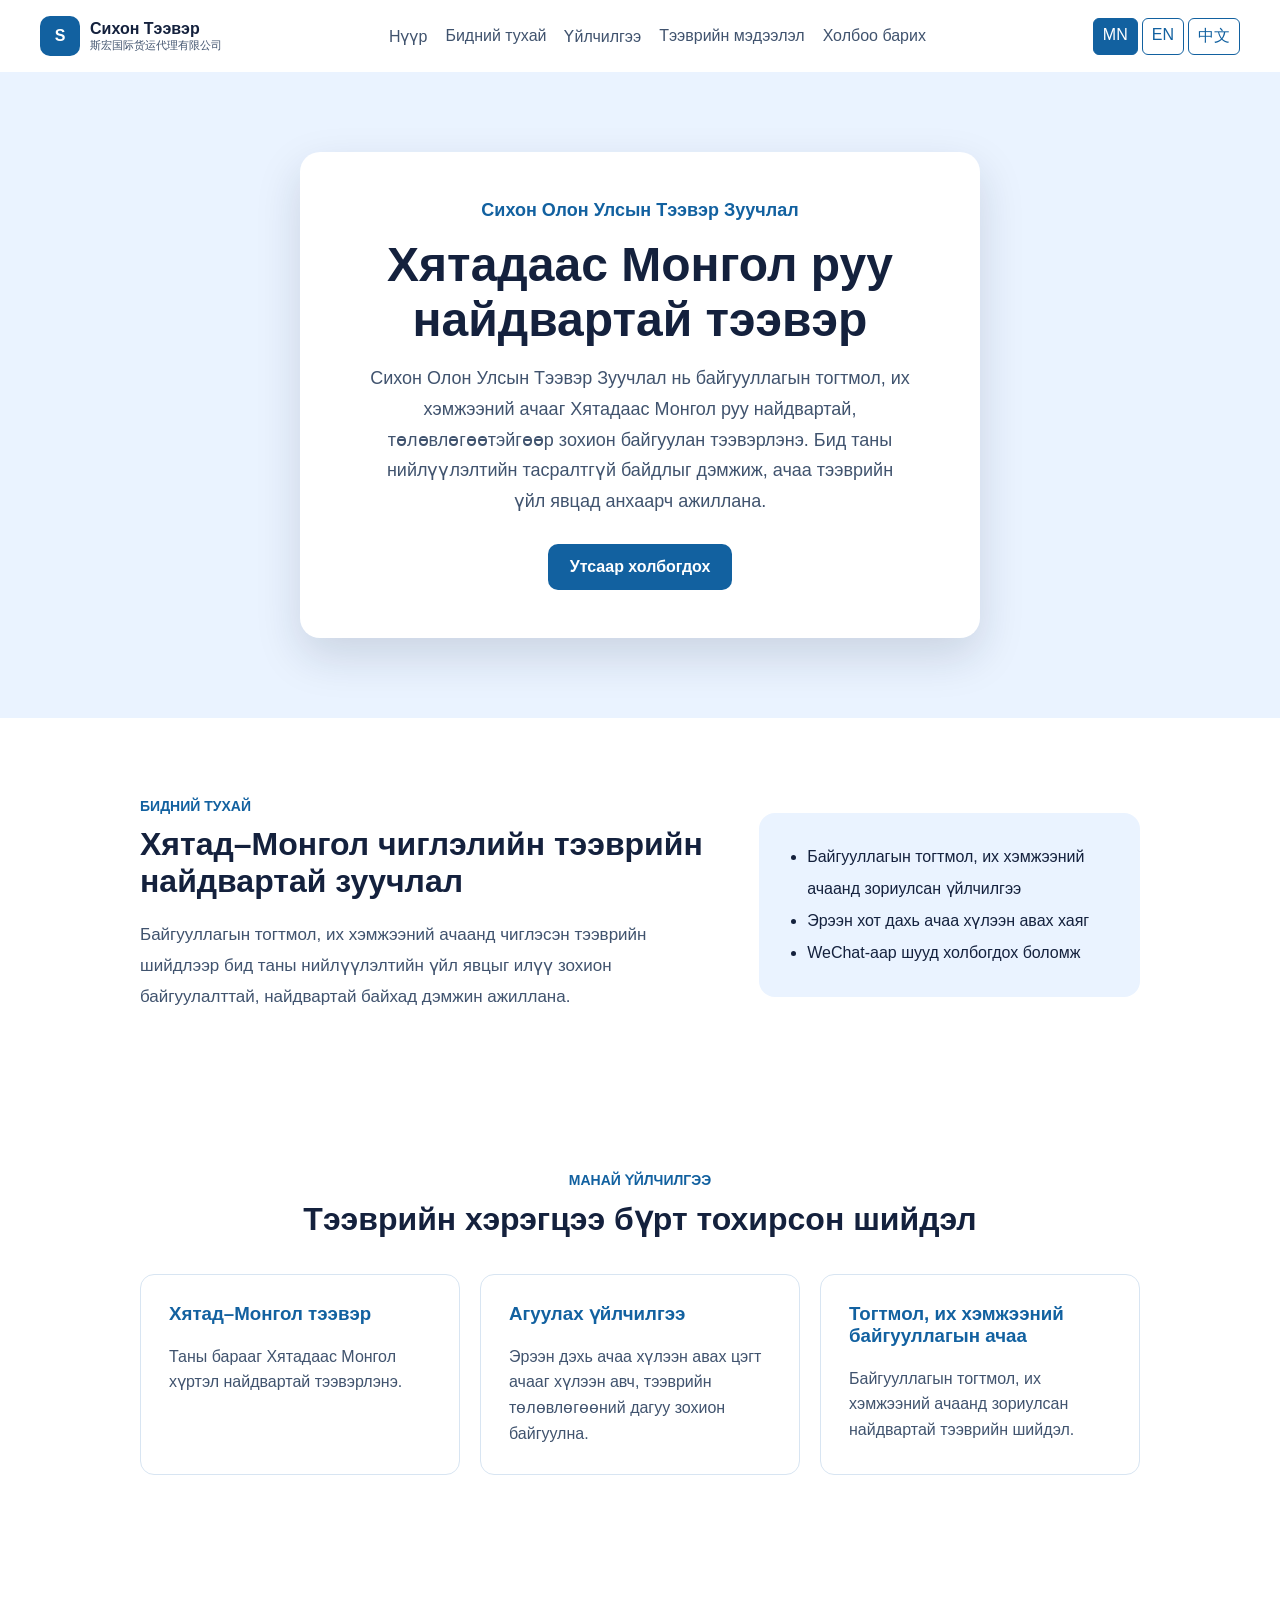
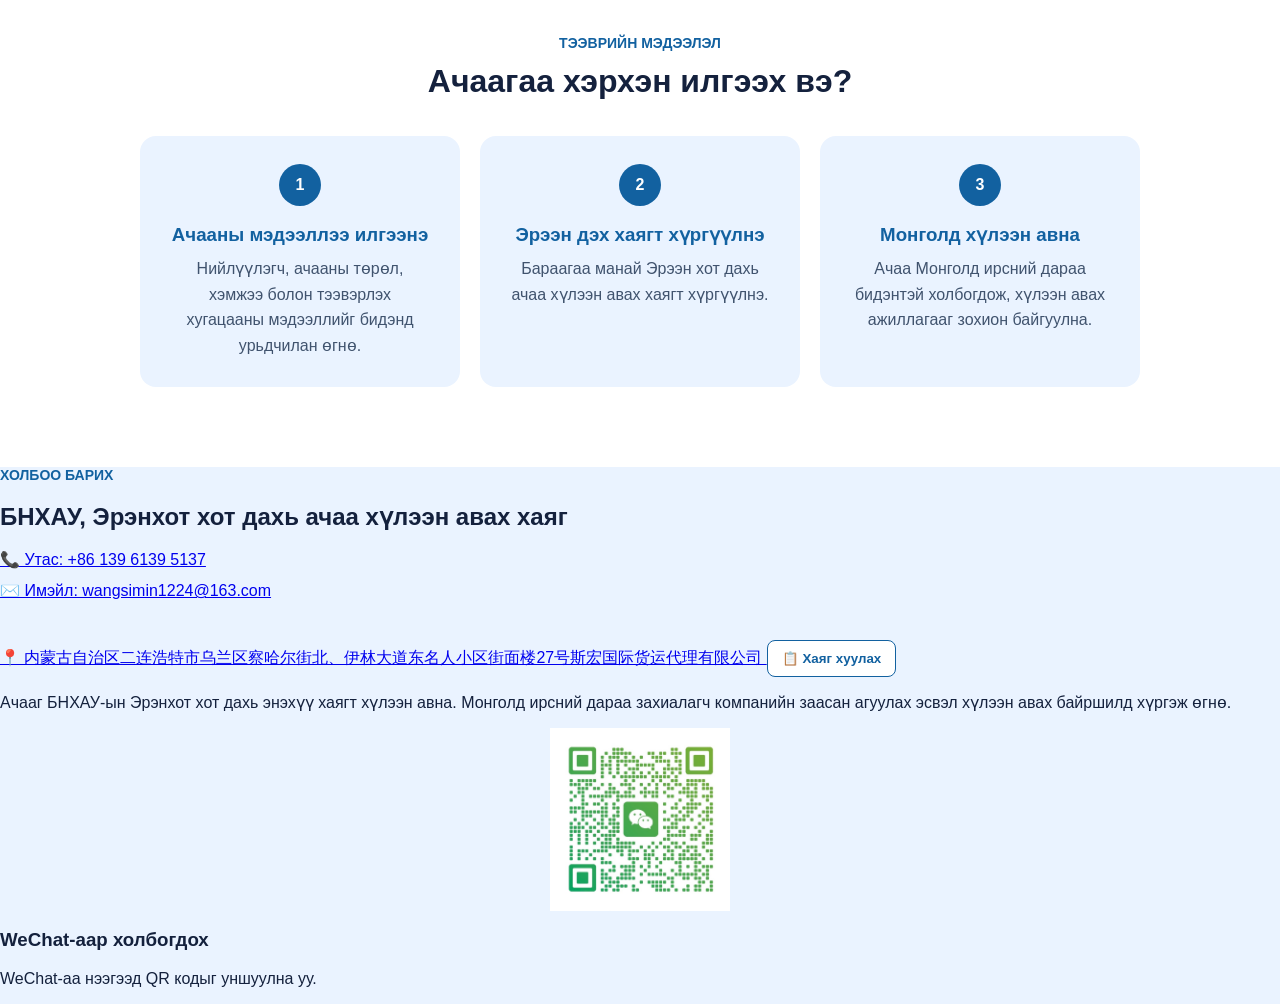
==== index.html @ dff6bbf2 "Add map and copy address features" ====
<!doctype html>
<html lang="mn">
  <head>
    <meta charset="UTF-8" />
    <meta name="viewport" content="width=device-width, initial-scale=1.0" />
    <title>Сихон Олон Улсын Тээвэр Зуучлал</title>

    <link rel="stylesheet" href="style.css" />
  </head>

  <body>
    <header class="site-header">
  <div class="logo">
    <span class="logo-mark">S</span>

    <div>
      <strong>Сихон Тээвэр</strong>
      <small>斯宏国际货运代理有限公司</small>
    </div>
  </div>

  <nav class="main-nav">
    <a href="#">Нүүр</a>
    <a href="#about">Бидний тухай</a>
    <a href="#services">Үйлчилгээ</a>
    <a href="#process">Тээврийн мэдээлэл</a>
    <a href="#contact">Холбоо барих</a>
  </nav>

 <div class="languages">
  <a class="active" href="index.html">MN</a>
  <a href="en.html">EN</a>
  <a href="zh.html">中文</a>
</div>
</header>
    <main class="welcome-card">
      <p class="company-name">Сихон Олон Улсын Тээвэр Зуучлал</p>

      <h1>Хятадаас Монгол руу найдвартай тээвэр</h1>

      <p class="description">
        Сихон Олон Улсын Тээвэр Зуучлал нь байгууллагын тогтмол, их хэмжээний
  ачааг Хятадаас Монгол руу найдвартай, төлөвлөгөөтэйгөөр зохион байгуулан
  тээвэрлэнэ. Бид таны нийлүүлэлтийн тасралтгүй байдлыг дэмжиж,
  ачаа тээврийн үйл явцад анхаарч ажиллана.
      </p>

      <a class="contact-button" href="tel:+8613961395137">
        Утсаар холбогдох
      </a>
    </main> 
    <section id="about" class="about-section">
  <div class="about-content">
    <div>
      <p class="section-label">БИДНИЙ ТУХАЙ</p>
      <h2>Хятад–Монгол чиглэлийн тээврийн найдвартай зуучлал</h2>

      <p class="about-text">
       Байгууллагын тогтмол, их хэмжээний ачаанд чиглэсэн тээврийн шийдлээр бид таны нийлүүлэлтийн үйл явцыг илүү зохион байгуулалттай, найдвартай байхад дэмжин ажиллана.
    </div>

    <ul class="about-list">
      <li>Байгууллагын тогтмол, их хэмжээний ачаанд зориулсан үйлчилгээ</li>
      <li>Эрээн хот дахь ачаа хүлээн авах хаяг</li>
      <li>WeChat-аар шууд холбогдох боломж</li>
    </ul>
  </div>
</section>
    <section id="services" class="services-section">
  <p class="section-label">МАНАЙ ҮЙЛЧИЛГЭЭ</p>
  <h2>Тээврийн хэрэгцээ бүрт тохирсон шийдэл</h2>

  <div class="service-grid">
    <article class="service-card">
      <h3>Хятад–Монгол тээвэр</h3>
      <p>Таны барааг Хятадаас Монгол хүртэл найдвартай тээвэрлэнэ.</p>
    </article>

    <article class="service-card">
      <h3>Агуулах үйлчилгээ</h3>
      <p>Эрээн дэхь ачаа хүлээн авах цэгт ачааг хүлээн авч, тээврийн төлөвлөгөөний дагуу зохион байгуулна.</p>
    </article>

    <article class="service-card">
      <h3>Тогтмол, их хэмжээний байгууллагын ачаа</h3>
      <p>Байгууллагын тогтмол, их хэмжээний ачаанд зориулсан найдвартай тээврийн шийдэл.</p>
    </article>
  </div>
</section> 
<script>
  const servicesLink = document.querySelector('a[href="#services"]');
  const servicesSection = document.querySelector("#services");

  servicesLink.addEventListener("click", function (event) {
    event.preventDefault();

    servicesSection.scrollIntoView({
      behavior: "smooth",
      block: "start"
    });
  });
</script>
<section id="process" class="process-section">
  <p class="section-label">ТЭЭВРИЙН МЭДЭЭЛЭЛ</p>
  <h2>Ачаагаа хэрхэн илгээх вэ?</h2>

  <div class="process-grid">
    <article class="process-card">
      <span>1</span>
      <h3>Ачааны мэдээллээ илгээнэ</h3>
      <p>Нийлүүлэгч, ачааны төрөл, хэмжээ болон тээвэрлэх хугацааны мэдээллийг бидэнд урьдчилан өгнө.</p>
    </article>

    <article class="process-card">
      <span>2</span>
      <h3>Эрээн дэх хаягт хүргүүлнэ</h3>
      <p>Бараагаа манай Эрээн хот дахь ачаа хүлээн авах хаягт хүргүүлнэ.</p>
    </article>

    <article class="process-card">
      <span>3</span>
      <h3>Монголд хүлээн авна</h3>
      <p>Ачаа Монголд ирсний дараа бидэнтэй холбогдож, хүлээн авах ажиллагааг зохион байгуулна.</p>
    </article>
  </div>
</section>
<section id="contact" class="contact-section">
  <div class="contact-content">
    <div class="contact-details">
      <p class="section-label">ХОЛБОО БАРИХ</p>
      <h2>БНХАУ, Эрэнхот хот дахь ачаа хүлээн авах хаяг</h2>

      <div class="contact-links">
        <a href="tel:+8613961395137">
          📞 Утас: +86 139 6139 5137
        </a>

        <a href="mailto:wangsimin1224@163.com">
          ✉️ Имэйл: wangsimin1224@163.com
        </a>
      </div>
     <a
  class="address-text map-address"
  href="https://www.google.com/maps/search/?api=1&query=内蒙古自治区二连浩特市乌兰区察哈尔街北、伊林大道东名人小区街面楼27号斯宏国际货运代理有限公司"
  target="_blank"
  rel="noopener noreferrer"
>
  📍 内蒙古自治区二连浩特市乌兰区察哈尔街北、伊林大道东名人小区街面楼27号斯宏国际货运代理有限公司
</a>
<button
  class="copy-address"
  type="button"
  onclick="navigator.clipboard.writeText('内蒙古自治区二连浩特市乌兰区察哈尔街北、伊林大道东名人小区街面楼27号斯宏国际货运代理有限公司')"
>
  📋 Хаяг хуулах
</button>

<p class="delivery-note">
  Ачааг БНХАУ-ын Эрэнхот хот дахь энэхүү хаягт хүлээн авна. Монголд ирсний дараа захиалагч компанийн заасан агуулах эсвэл хүлээн авах байршилд хүргэж өгнө.
</p>
    </div>

    <div class="qr-card">
      <img
        src="images/wechat-company-qr.jpg"
        alt="Сихон компанийн WeChat QR код"
      />
      <h3>WeChat-аар холбогдох</h3>
      <p>WeChat-аа нээгээд QR кодыг уншуулна уу.</p>
    </div>
  </div>
</section>
  </body>
</html>
---- style.css ----
html {
  scroll-behavior: smooth;
}
* { box-sizing: border-box;
}

body {           
  margin: 0;
  min-height: 100vh;
  background: #eaf3ff;
  color: #14213d;
  font-family: Arial, sans-serif;
}

.welcome-card {
  width: min(100%, 680px); 
  margin: 80px auto;
  padding: 48px;
  text-align: center;
  background: #ffffff;
  border-radius: 20px;
  box-shadow: 0 18px 45px rgb(20 33 61 / 15%);
}

.company-name {
  margin: 0;
  color: #1261a0;
  font-size: 18px;
  font-weight: bold;
}

h1 {
  margin: 16px 0;
  font-size: 48px;
  line-height: 1.15;
}

.description {
  margin: 0 auto 28px;
  max-width: 540px;
  color: #40536e;
  font-size: 18px;
  line-height: 1.7;
}

.contact-button {
  display: inline-block;
  padding: 14px 22px;
  border-radius: 10px;
  background: #1261a0;
  color: #ffffff;
  font-weight: bold;
  text-decoration: none;
}

.contact-button:hover {
  background: #0d4c80;
}

@media (max-width: 520px) {
  .welcome-card {
    padding: 32px 24px;
  }

  h1 {
    font-size: 34px;
  }
}.site-header {
  display: flex;
  align-items: center;
  justify-content: space-between;
  gap: 20px;
  padding: 16px 40px;
  background: white;
}

.logo {
  display: flex;
  align-items: center;
  gap: 10px;
}

.logo-mark {
  display: grid;
  width: 40px;
  height: 40px;
  place-items: center;
  border-radius: 10px;
  background: #1261a0;
  color: white;
  font-weight: bold;
}

.logo strong,
.logo small {
  display: block;
}

.logo small {
  color: #40536e;
  font-size: 11px;
}

.main-nav {
  display: flex;
  gap: 18px;
}

.main-nav a {
  color: #40536e;
  text-decoration: none;
}

.languages {
  display: flex;
  gap: 4px;
}

.languages button {
  padding: 7px 9px;
  border: 1px solid #1261a0;
  border-radius: 6px;
  background: white;
  color: #1261a0;
}.services-section {
  padding: 80px 24px;
  background: #ffffff;
  text-align: center;
}

.section-label {
  margin: 0;
  color: #1261a0;
  font-size: 14px;
  font-weight: bold;
}

.services-section h2 {
  margin: 12px 0 36px;
  font-size: 32px;
}

.service-grid {
  display: grid;
  grid-template-columns: repeat(3, 1fr);
  gap: 20px;
  max-width: 1000px;
  margin: 0 auto;
}

.service-card {
  padding: 28px;
  border: 1px solid #d8e5f2;
  border-radius: 14px;
  text-align: left;
}

.service-card h3 {
  margin-top: 0;
  color: #1261a0;
}

.service-card p {
  margin-bottom: 0;
  color: #40536e;
  line-height: 1.6;
}.about-section {
  padding: 80px 24px;
  background: #ffffff;
}

.about-content {
  display: grid;
  grid-template-columns: 1.2fr 0.8fr;
  gap: 48px;
  align-items: center;
  max-width: 1000px;
  margin: 0 auto;
}

.about-content h2 {
  margin: 12px 0 20px;
  font-size: 32px;
}

.about-text {
  margin: 0;
  color: #40536e;
  font-size: 17px;
  line-height: 1.8;
}

.about-list {
  margin: 0;
  padding: 28px 28px 28px 48px;
  border-radius: 16px;
  background: #eaf3ff;
  color: #14213d;
  line-height: 2;
}@media (max-width: 760px) {
  .site-header {
    flex-direction: column;
    align-items: flex-start;
    padding: 18px 24px;
  }

  .main-nav {
    flex-wrap: wrap;
    gap: 12px;
  }

  .languages {
    align-self: flex-end;
  }

  .welcome-card {
    margin: 40px 20px;
    padding: 32px 24px;
  }

  h1 {
    font-size: 34px;
  }

  .service-grid,
  .about-content,
  .contact-content {
    grid-template-columns: 1fr;
  }

  .services-section,
  .about-section,
  .contact-section {
    padding: 56px 20px;
  }

  .services-section h2,
  .about-content h2,
  .contact-details h2 {
    font-size: 27px;
  }
}.qr-card img {
  display: block;
  width: min(100%, 180px);
  margin: 0 auto 18px;
}.process-section {
  padding: 80px 24px;
  background: #ffffff;
  text-align: center;
}

.process-section h2 {
  margin: 12px 0 36px;
  font-size: 32px;
}

.process-grid {
  display: grid;
  grid-template-columns: repeat(3, 1fr);
  gap: 20px;
  max-width: 1000px;
  margin: 0 auto;
}

.process-card {
  padding: 28px;
  border-radius: 16px;
  background: #eaf3ff;
}

.process-card span {
  display: grid;
  width: 42px;
  height: 42px;
  place-items: center;
  margin: 0 auto 18px;
  border-radius: 50%;
  background: #1261a0;
  color: #ffffff;
  font-weight: bold;
}

.process-card h3 {
  margin: 0 0 10px;
  color: #1261a0;
}

.process-card p {
  margin: 0;
  color: #40536e;
  line-height: 1.6;
}.languages a {
  padding: 7px 9px;
  border: 1px solid #1261a0;
  border-radius: 6px;
  background: #ffffff;
  color: #1261a0;
  text-decoration: none;
}

.languages a.active {
  background: #1261a0;
  color: #ffffff;
}.map-link {
  display: inline-block;
  margin-top: 18px;
  color: #1261a0;
  font-weight: bold;
  text-decoration: none;
}

.map-link:hover {
  text-decoration: underline;
}.contact-links {
  display: grid;
  gap: 12px;
  margin-bottom: 28px;
}

.contact-links a {
  width: fit-content;
}.copy-address {
  display: inline-block;
  margin-top: 12px;
  padding: 10px 14px;
  border: 1px solid #1261a0;
  border-radius: 8px;
  background: #ffffff;
  color: #1261a0;
  font-weight: bold;
  cursor: pointer;
}

.copy-address:hover {
  background: #1261a0;
  color: #ffffff;
}
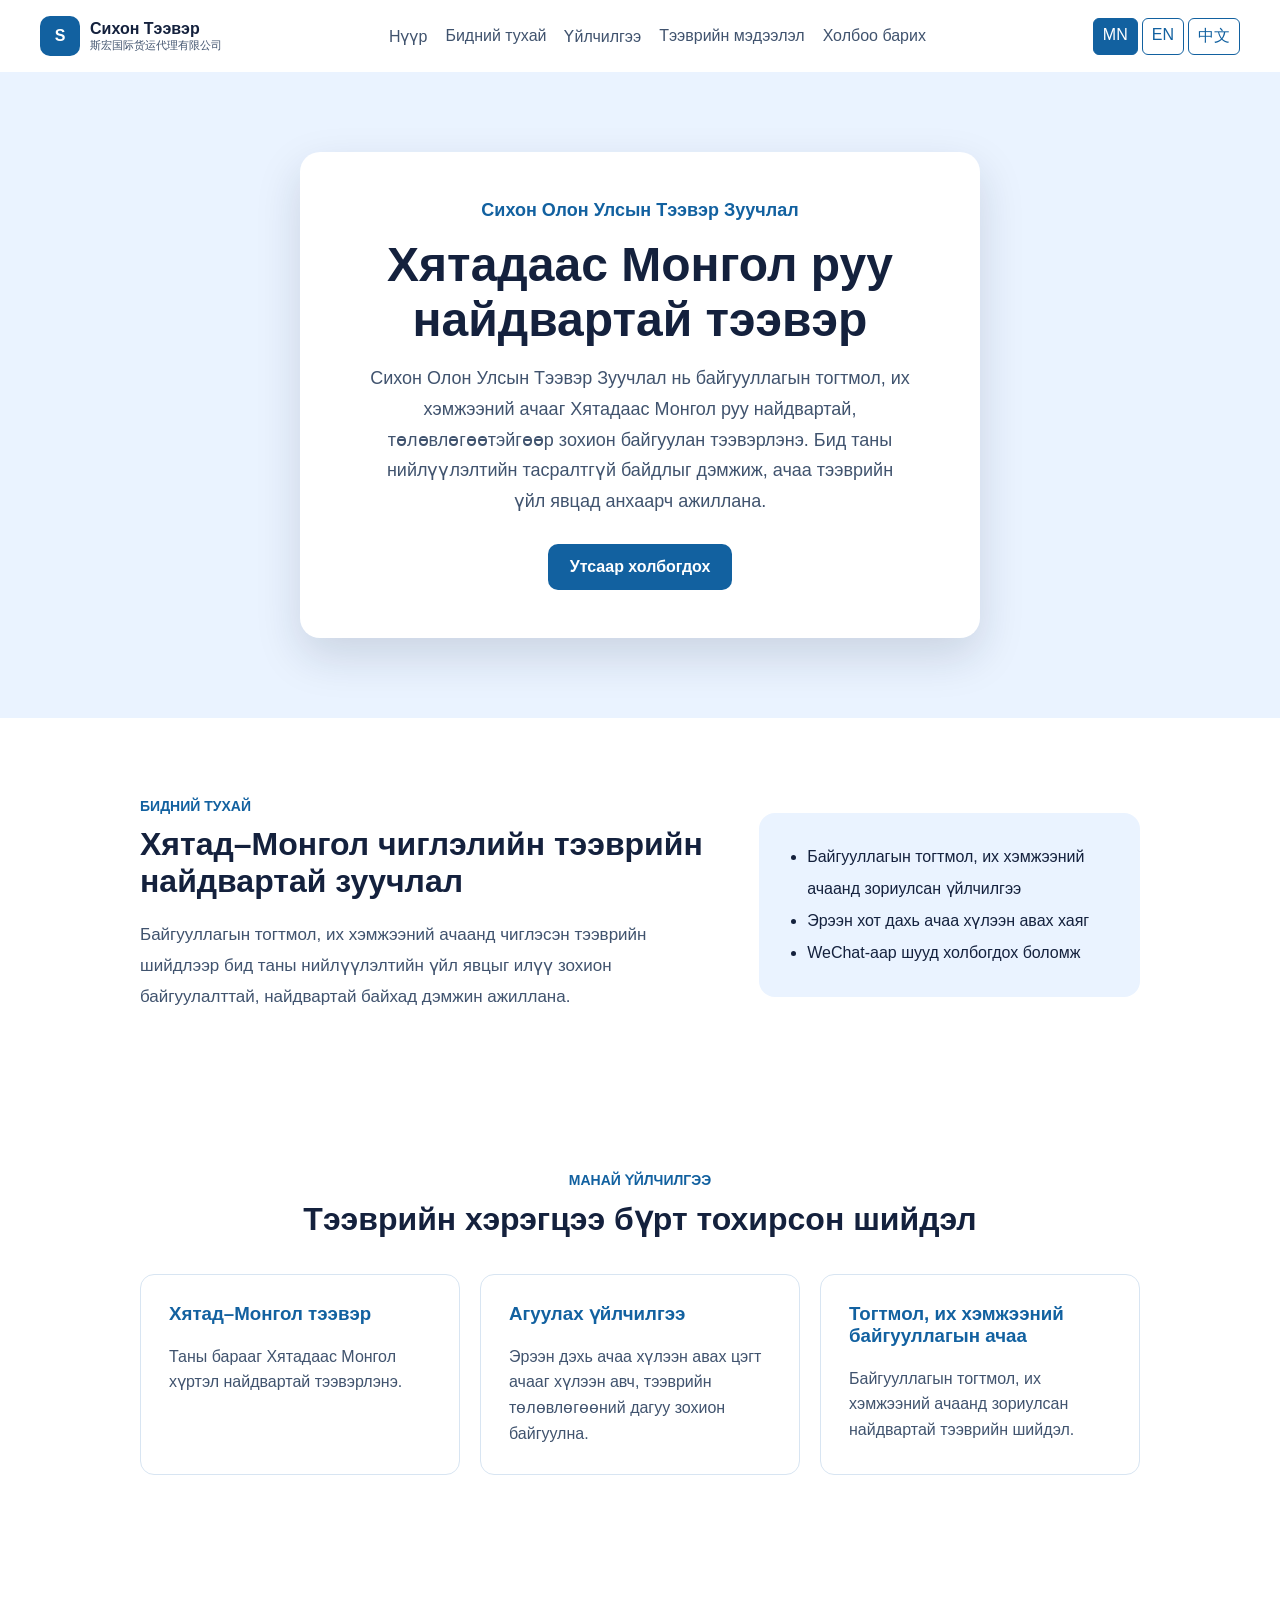
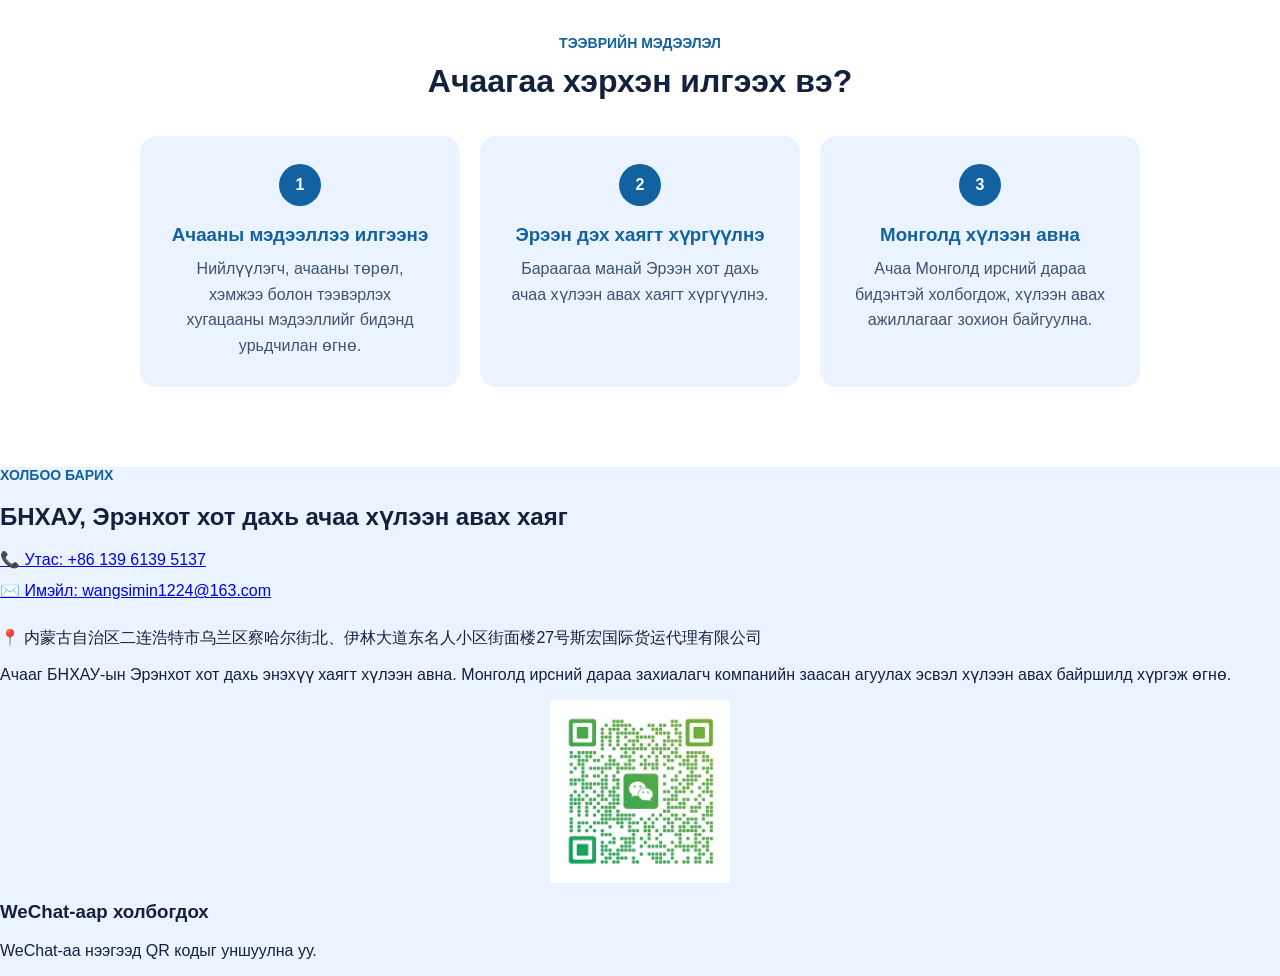
==== commit e9946ae8: "Remove map and copy address links" ====
--- a/index.html
+++ b/index.html
@@ -139,21 +139,9 @@
           ✉️ Имэйл: wangsimin1224@163.com
         </a>
       </div>
-     <a
-  class="address-text map-address"
-  href="https://www.google.com/maps/search/?api=1&query=内蒙古自治区二连浩特市乌兰区察哈尔街北、伊林大道东名人小区街面楼27号斯宏国际货运代理有限公司"
-  target="_blank"
-  rel="noopener noreferrer"
->
+     <p class="address-text">
   📍 内蒙古自治区二连浩特市乌兰区察哈尔街北、伊林大道东名人小区街面楼27号斯宏国际货运代理有限公司
-</a>
-<button
-  class="copy-address"
-  type="button"
-  onclick="navigator.clipboard.writeText('内蒙古自治区二连浩特市乌兰区察哈尔街北、伊林大道东名人小区街面楼27号斯宏国际货运代理有限公司')"
->
-  📋 Хаяг хуулах
-</button>
+</p>
 
 <p class="delivery-note">
   Ачааг БНХАУ-ын Эрэнхот хот дахь энэхүү хаягт хүлээн авна. Монголд ирсний дараа захиалагч компанийн заасан агуулах эсвэл хүлээн авах байршилд хүргэж өгнө.
--- a/style.css
+++ b/style.css
@@ -319,19 +319,4 @@
 
 .contact-links a {
   width: fit-content;
-}.copy-address {
-  display: inline-block;
-  margin-top: 12px;
-  padding: 10px 14px;
-  border: 1px solid #1261a0;
-  border-radius: 8px;
-  background: #ffffff;
-  color: #1261a0;
-  font-weight: bold;
-  cursor: pointer;
-}
-
-.copy-address:hover {
-  background: #1261a0;
-  color: #ffffff;
 }
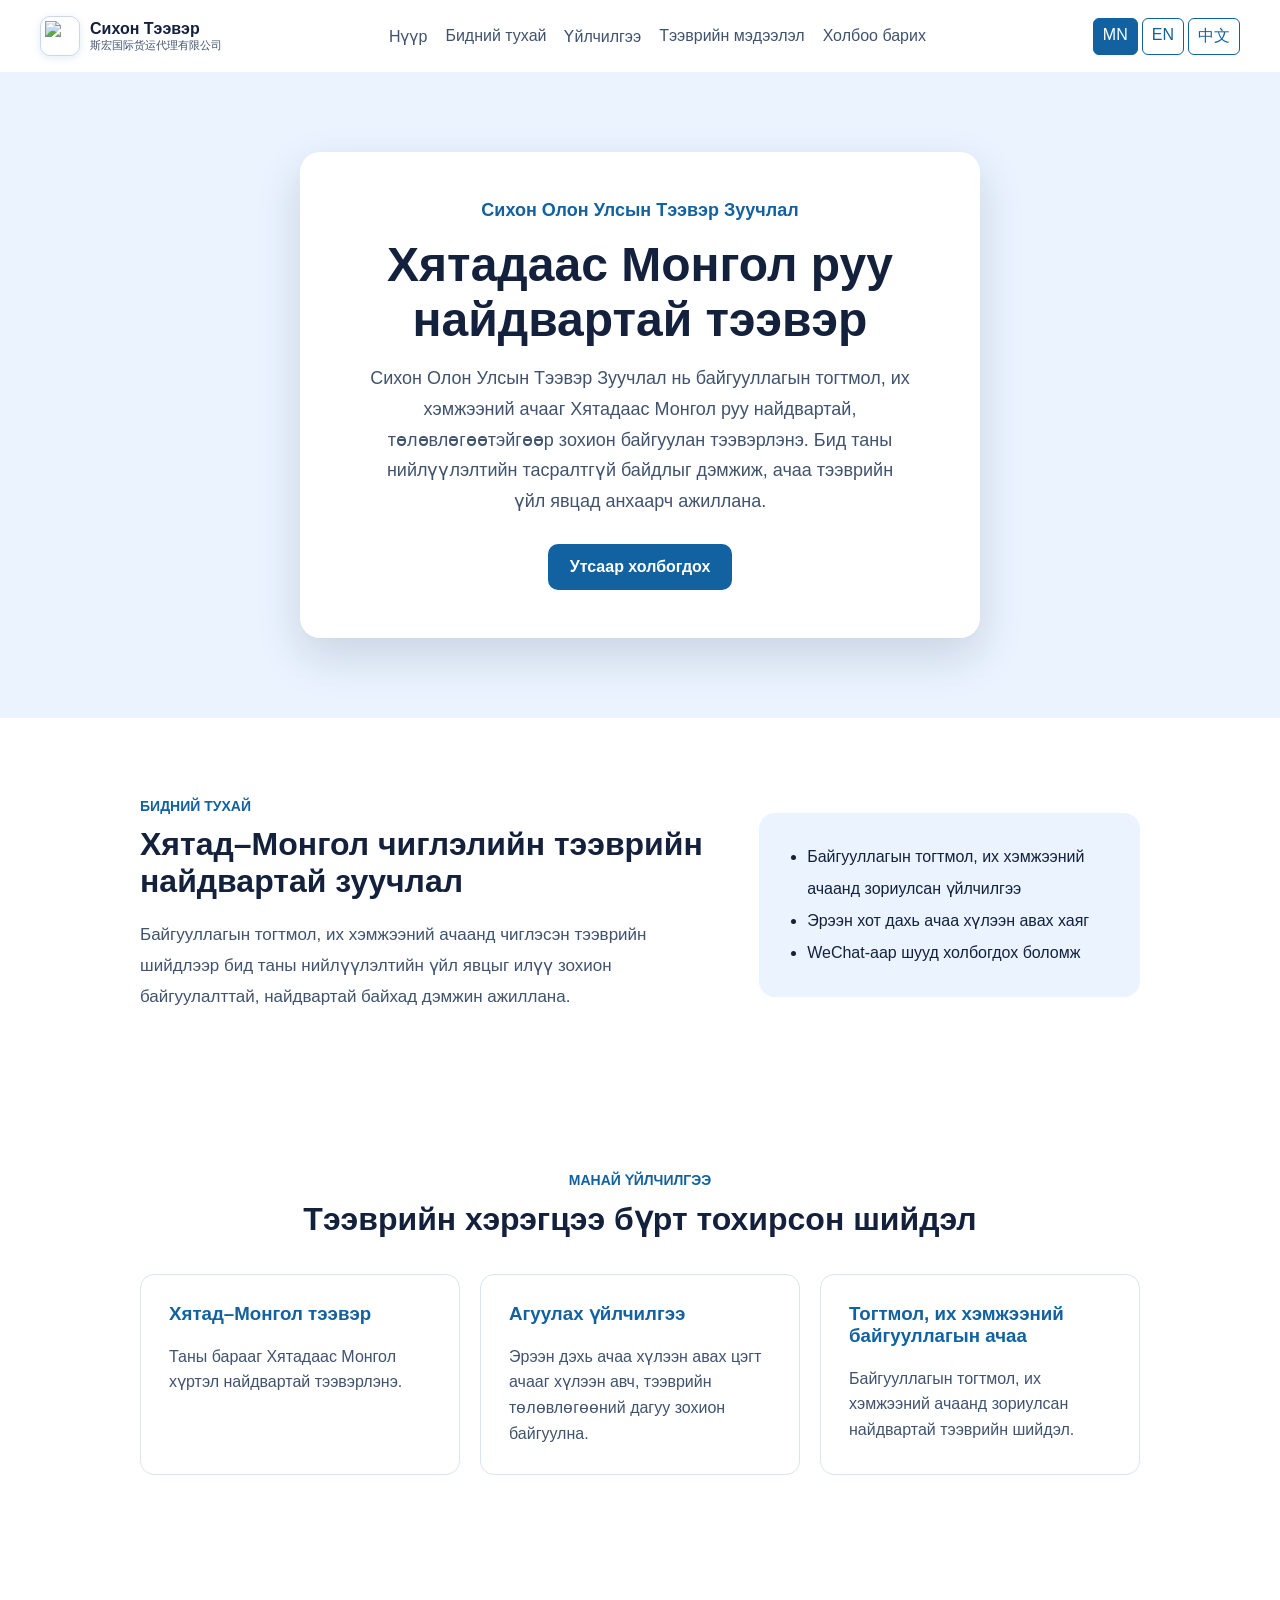
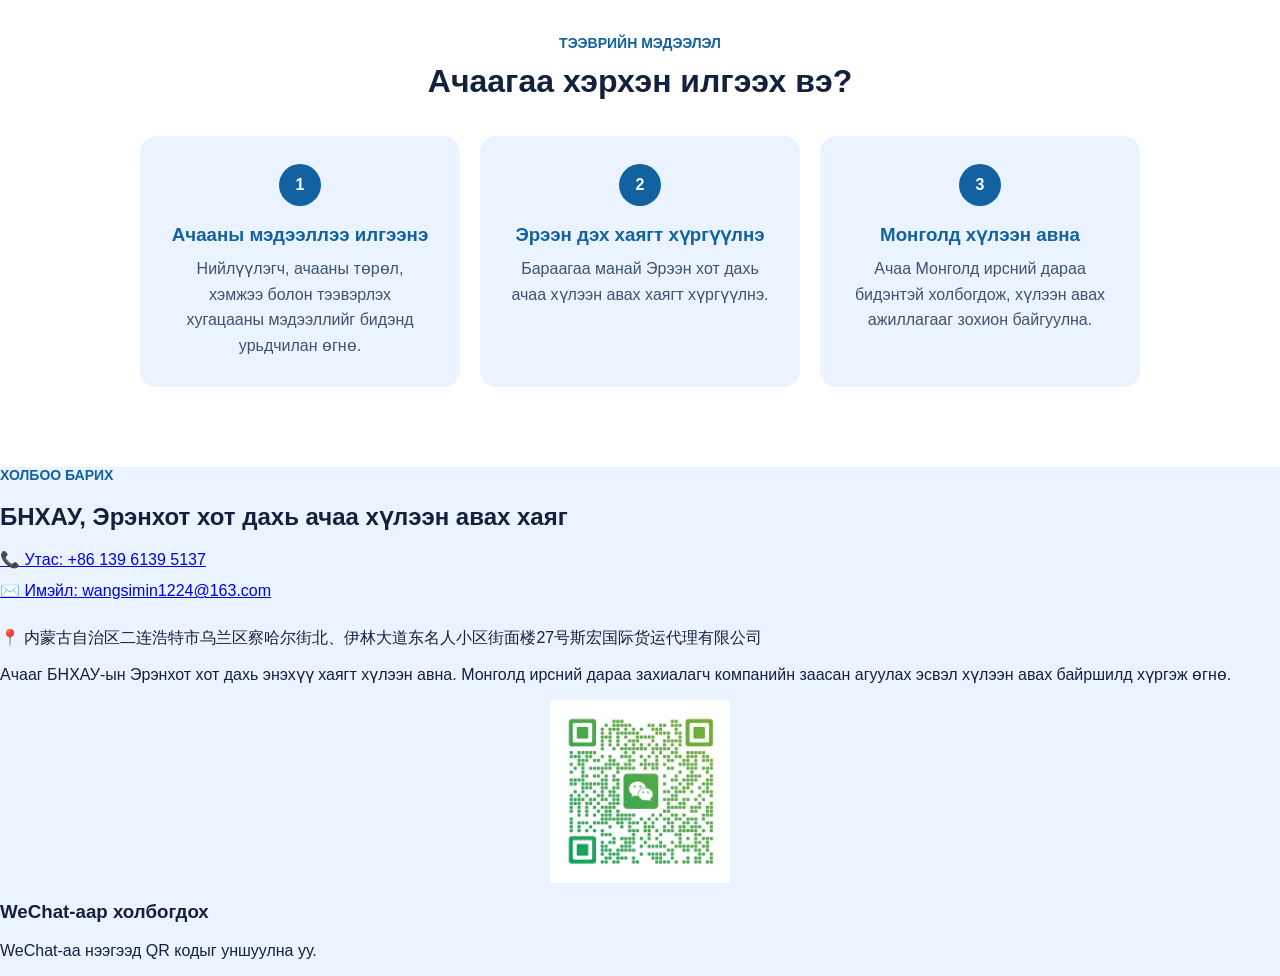
==== commit e8f8cf68: "Add company logo to header" ====
--- a/index.html
+++ b/index.html
@@ -3,7 +3,8 @@
   <head>
     <meta charset="UTF-8" />
     <meta name="viewport" content="width=device-width, initial-scale=1.0" />
-    <title>Сихон Олон Улсын Тээвэр Зуучлал</title>
+    <title>Сихон Олон Улсын Тээвэр Зуучлал | Хятад–Монгол ачаа тээвэр</title>
+    <meta name="description" content="Сихон Олон Улсын Тээвэр Зуучлал нь Хятадаас Монгол руу байгууллагын тогтмол, их хэмжээний ачаа тээвэрлэх үйлчилгээ үзүүлнэ.">
 
     <link rel="stylesheet" href="style.css" />
   </head>
@@ -11,8 +12,12 @@
   <body>
     <header class="site-header">
   <div class="logo">
-    <span class="logo-mark">S</span>
-
+   <span class="logo-mark">
+  <img
+    src="images/sihong-logo-final.png"
+    alt="斯宏国际货运 — SIHONGGUOJI"
+  >
+</span>
     <div>
       <strong>Сихон Тээвэр</strong>
       <small>斯宏国际货运代理有限公司</small>
--- a/style.css
+++ b/style.css
@@ -319,4 +319,20 @@
 
 .contact-links a {
   width: fit-content;
+}.logo-mark {
+  overflow: hidden;
+  padding: 4px;
+}
+
+.logo-mark img {
+  display: block;
+  width: 100%;
+  height: 100%;
+  object-fit: contain;
+}.logo .logo-mark {
+  background: #ffffff;
+  border: 1px solid #c9d9ea;
+  padding: 4px;
+  overflow: hidden;
+  box-shadow: 0 2px 8px rgba(18, 97, 160, 0.12);
 }
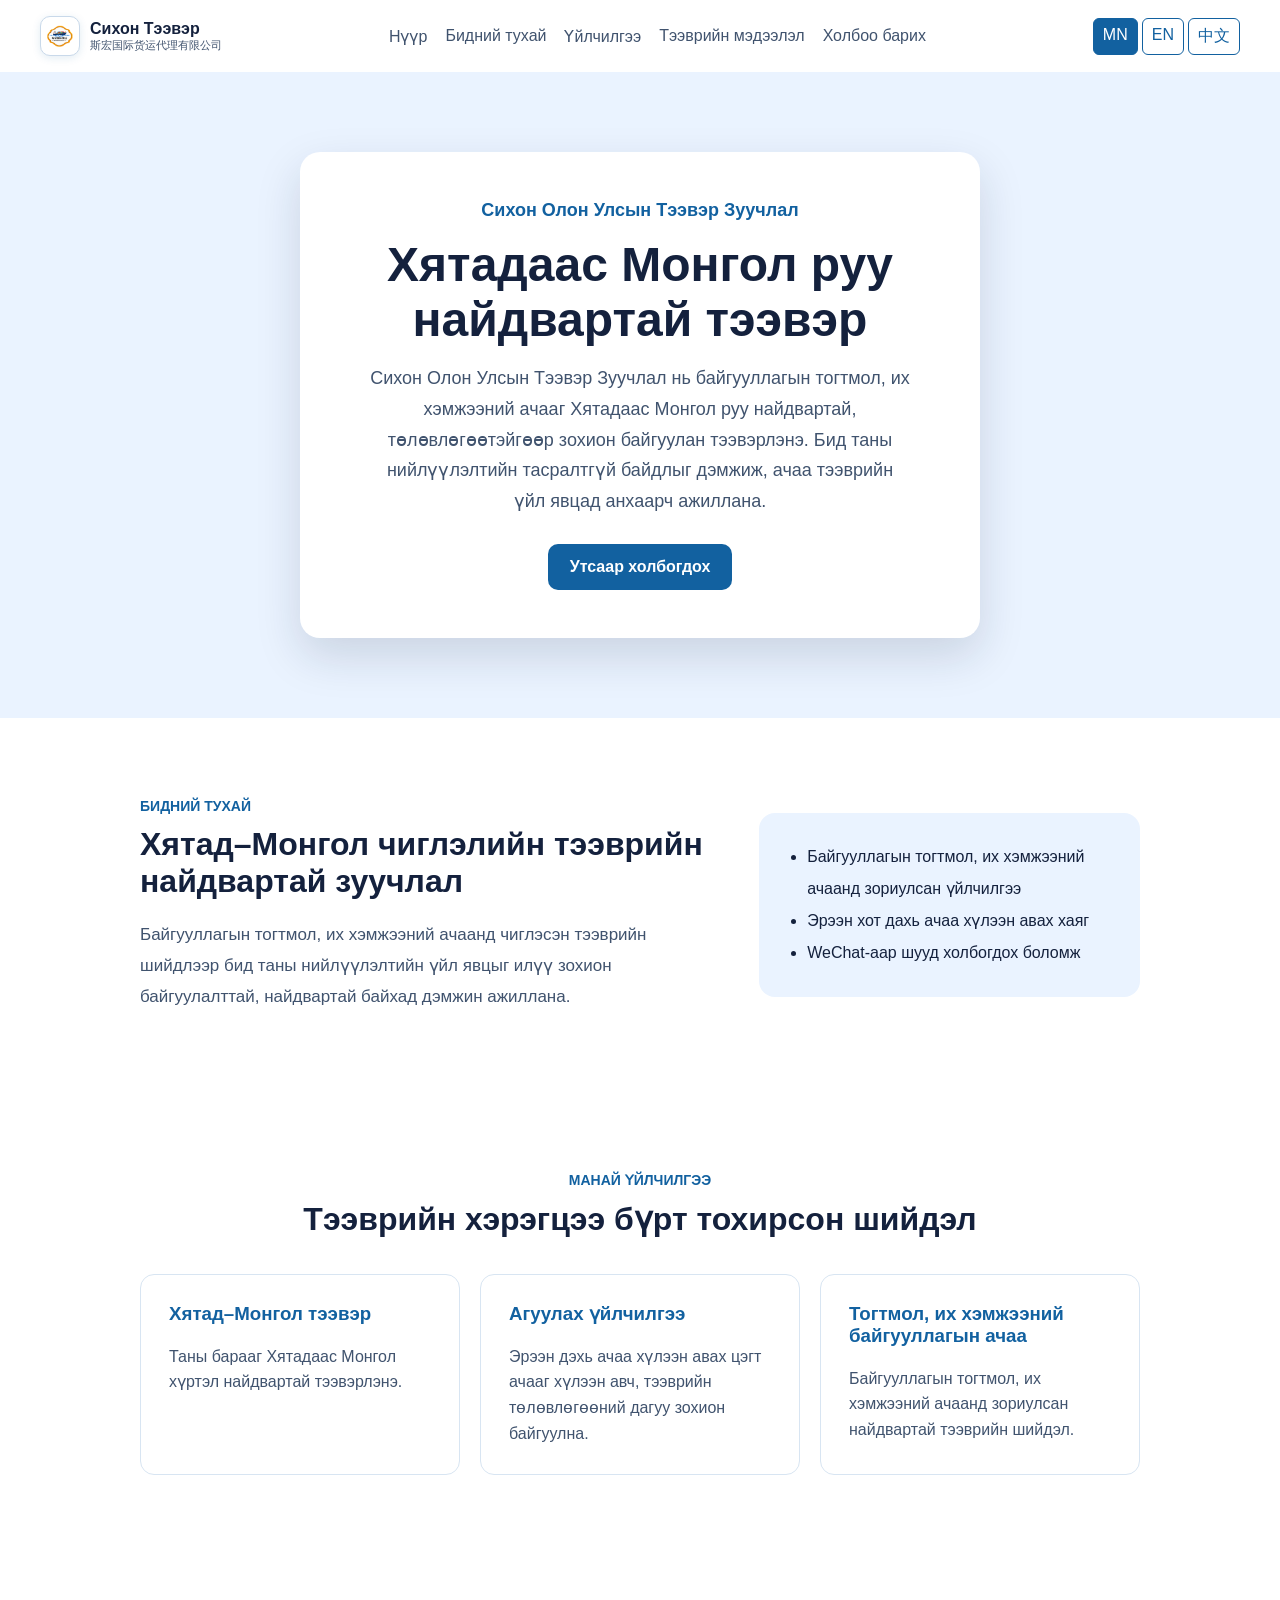
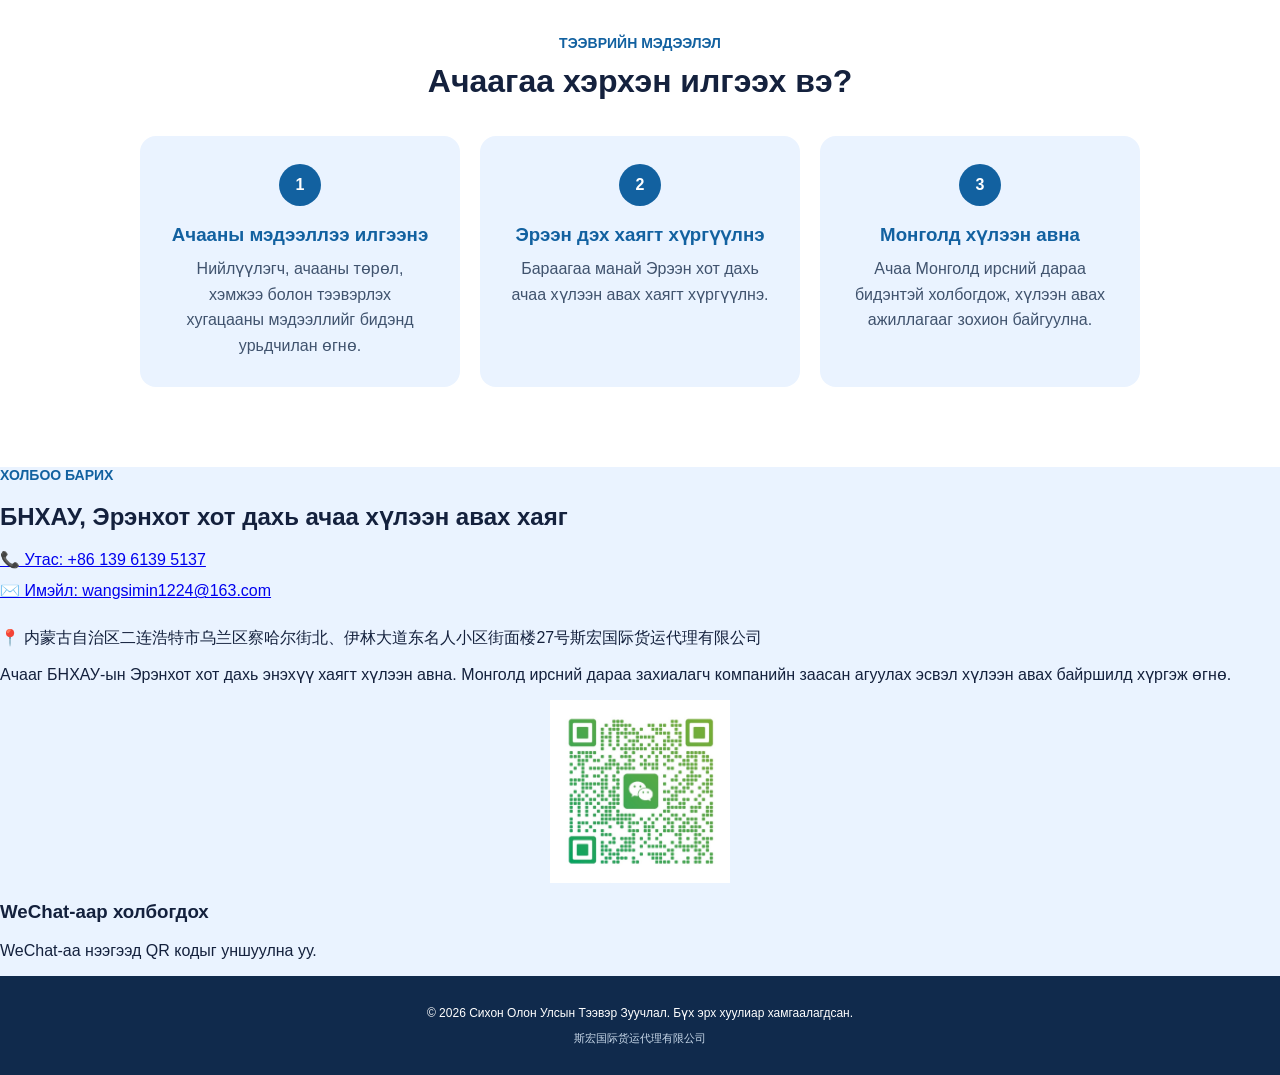
==== commit 3a0038f2: "Add multilingual site footer" ====
--- a/index.html
+++ b/index.html
@@ -163,5 +163,9 @@
     </div>
   </div>
 </section>
+<footer class="site-footer">
+  <p>© 2026 Сихон Олон Улсын Тээвэр Зуучлал. Бүх эрх хуулиар хамгаалагдсан.</p>
+  <p class="legal-name">斯宏国际货运代理有限公司</p>
+</footer>
   </body>
 </html>
--- a/style.css
+++ b/style.css
@@ -335,4 +335,21 @@
   padding: 4px;
   overflow: hidden;
   box-shadow: 0 2px 8px rgba(18, 97, 160, 0.12);
+}.site-footer {
+  padding: 28px 24px;
+  background: #102a4c;
+  color: #ffffff;
+  text-align: center;
+  font-size: 12px;
+line-height: 1.5;
+}
+
+.site-footer p {
+  margin: 0;
+}
+
+.site-footer .legal-name {
+  margin-top: 8px;
+  color: #c9d9ea;
+  font-size: 11px;
 }
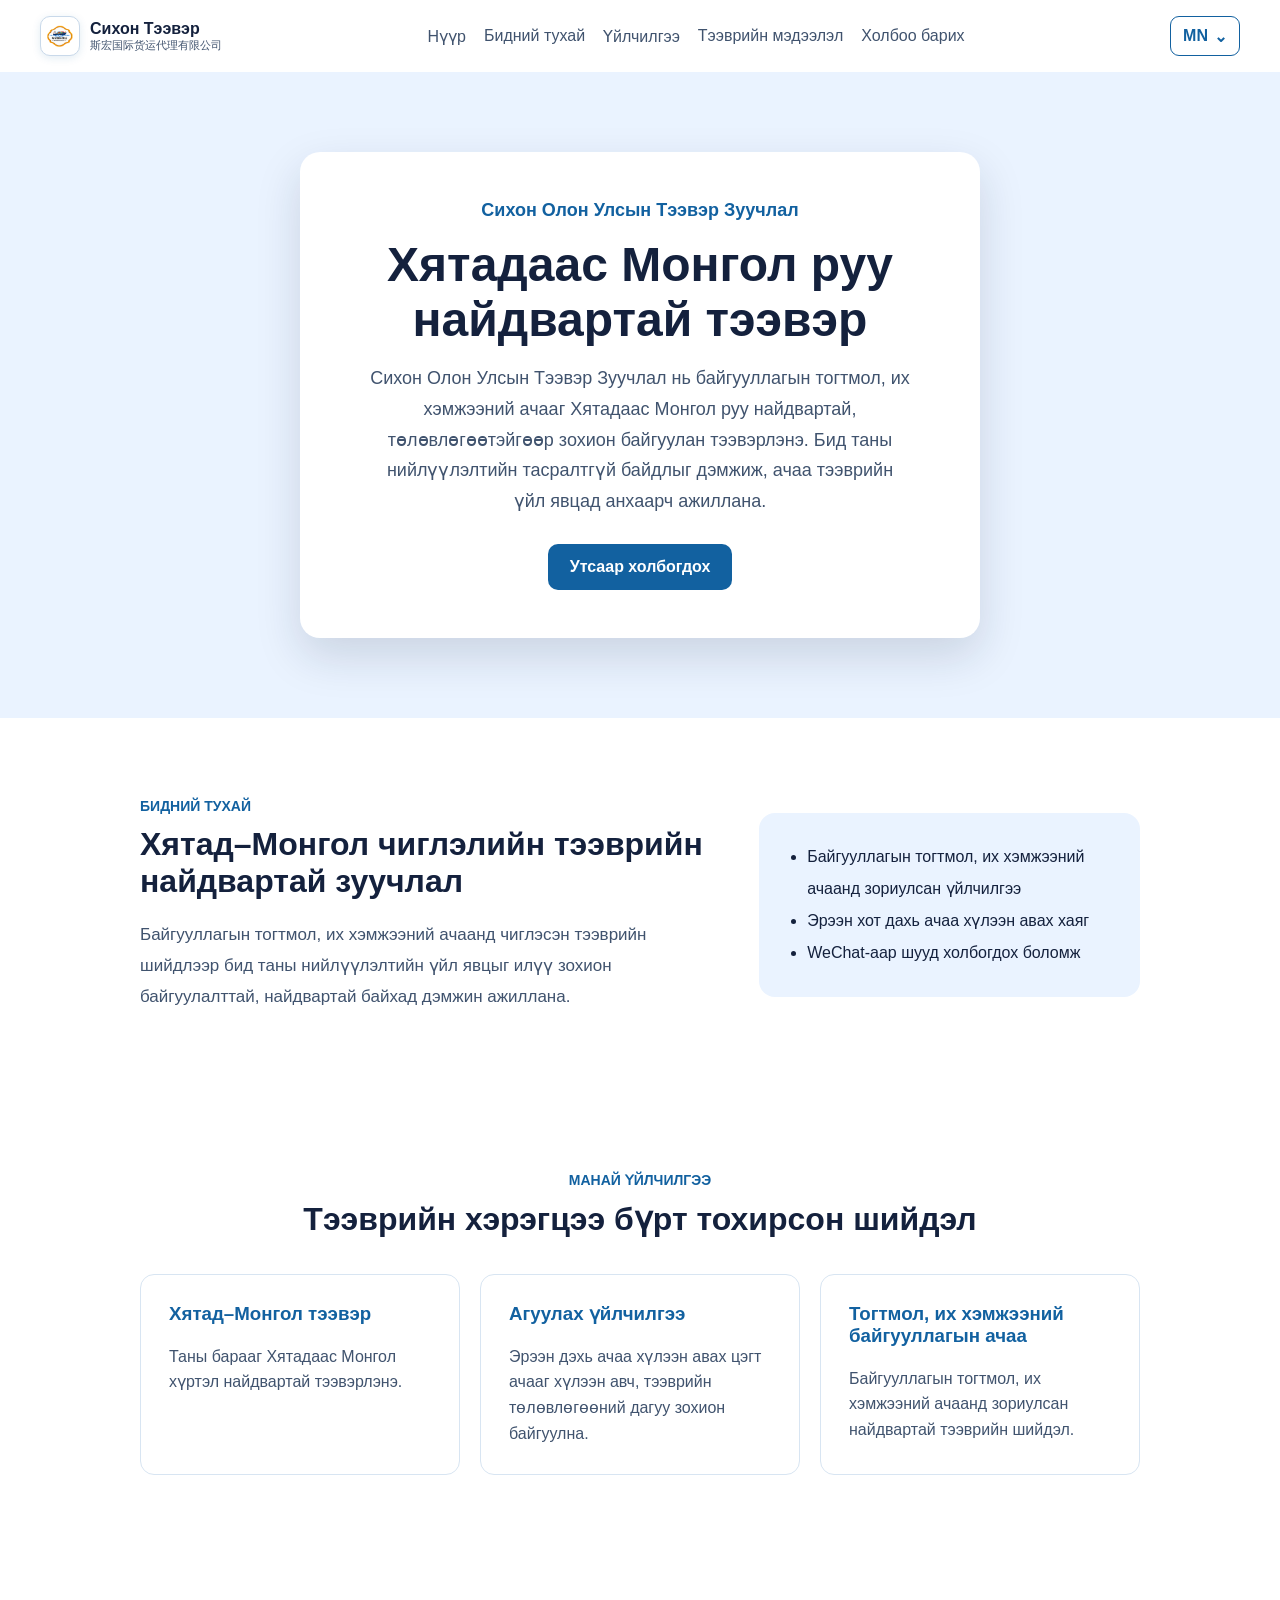
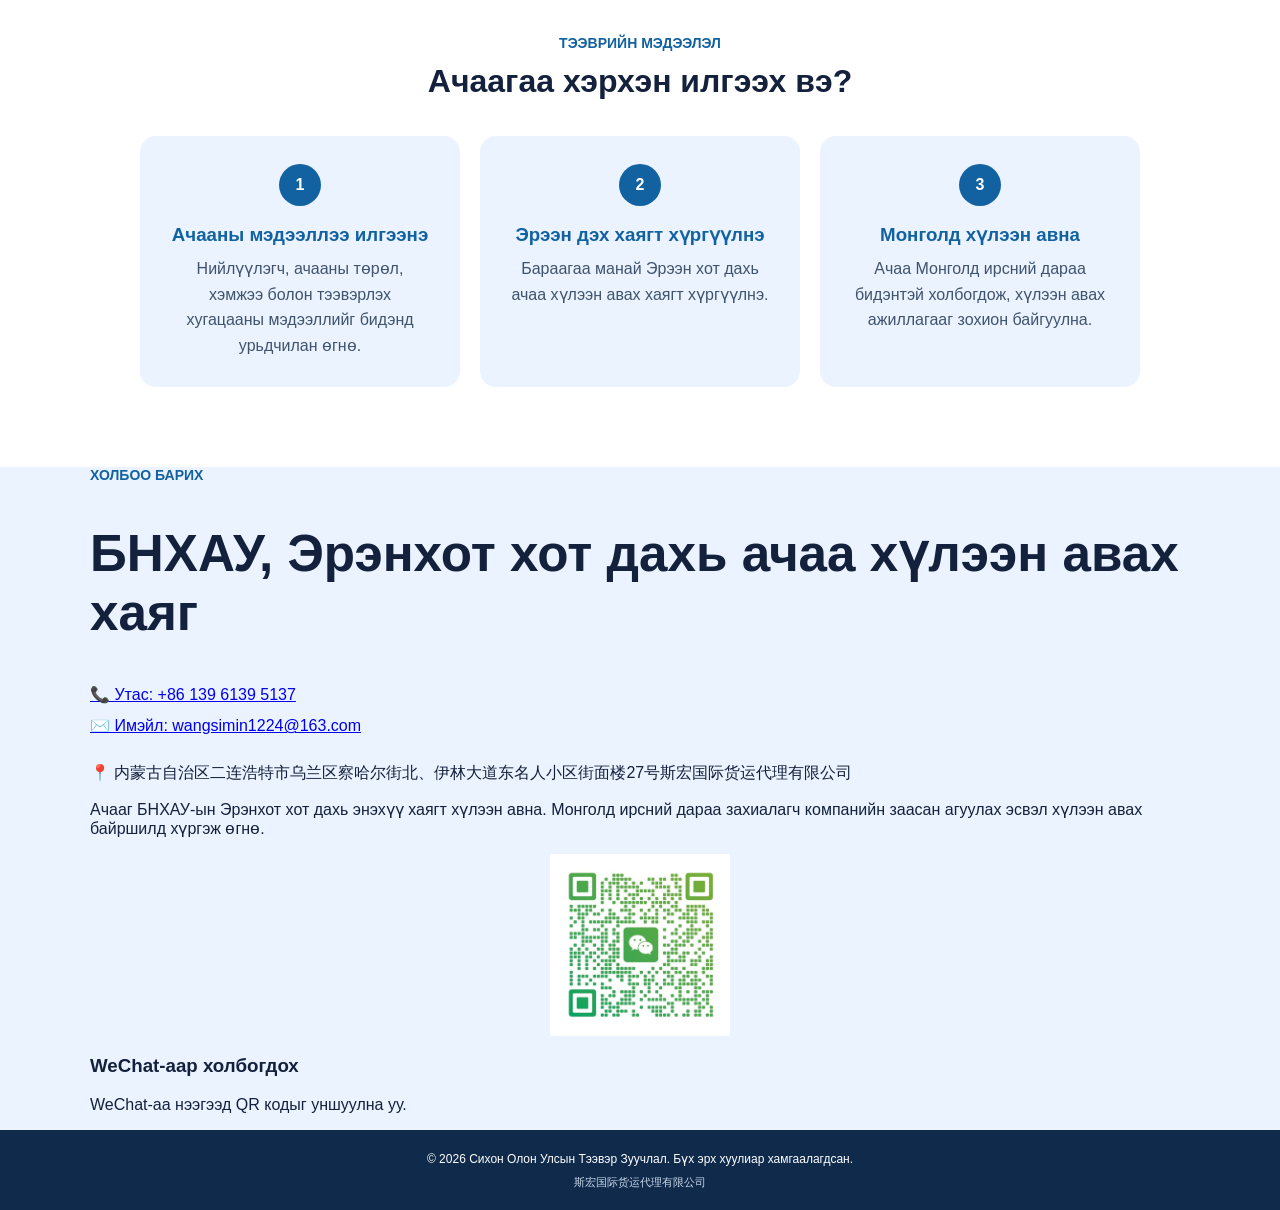
==== commit 7a645699: "Finalize mobile navigation and language menu" ====
--- a/index.html
+++ b/index.html
@@ -5,8 +5,14 @@
     <meta name="viewport" content="width=device-width, initial-scale=1.0" />
     <title>Сихон Олон Улсын Тээвэр Зуучлал | Хятад–Монгол ачаа тээвэр</title>
     <meta name="description" content="Сихон Олон Улсын Тээвэр Зуучлал нь Хятадаас Монгол руу байгууллагын тогтмол, их хэмжээний ачаа тээвэрлэх үйлчилгээ үзүүлнэ.">
+    <meta property="og:type" content="website">
+<meta property="og:title" content="Сихон Олон Улсын Тээвэр Зуучлал | Хятад–Монгол ачаа тээвэр">
+<meta property="og:description" content="Хятадаас Монгол руу байгууллагын тогтмол, их хэмжээний ачааг найдвартай тээвэрлэнэ.">
+<meta property="og:url" content="https://oc6891-stack.github.io/sihon-website/">
+<meta property="og:image" content="https://oc6891-stack.github.io/sihon-website/images/sihong-logo-final.png">
 
     <link rel="stylesheet" href="style.css" />
+    <link rel="icon" type="image/png" href="images/sihong-logo-final.png">
   </head>
 
   <body>
@@ -23,7 +29,9 @@
       <small>斯宏国际货运代理有限公司</small>
     </div>
   </div>
-
+<button class="menu-toggle" type="button" aria-label="Open menu" aria-expanded="false">
+  ☰
+</button>
   <nav class="main-nav">
     <a href="#">Нүүр</a>
     <a href="#about">Бидний тухай</a>
@@ -33,9 +41,14 @@
   </nav>
 
  <div class="languages">
-  <a class="active" href="index.html">MN</a>
-  <a href="en.html">EN</a>
-  <a href="zh.html">中文</a>
+  <details class="language-menu">
+    <summary>MN</summary>
+    <div class="language-options">
+      <a class="active" href="index.html">Монгол</a>
+      <a href="en.html">English</a>
+      <a href="zh.html">中文</a>
+    </div>
+  </details>
 </div>
 </header>
     <main class="welcome-card">
@@ -167,5 +180,16 @@
   <p>© 2026 Сихон Олон Улсын Тээвэр Зуучлал. Бүх эрх хуулиар хамгаалагдсан.</p>
   <p class="legal-name">斯宏国际货运代理有限公司</p>
 </footer>
+<script>
+  document.querySelectorAll(".menu-toggle").forEach((button) => {
+    button.addEventListener("click", () => {
+      const header = button.closest(".site-header");
+      const isOpen = header.classList.toggle("menu-open");
+
+      button.setAttribute("aria-expanded", String(isOpen));
+      button.textContent = isOpen ? "×" : "☰";
+    });
+  });
+</script>
   </body>
 </html>
--- a/style.css
+++ b/style.css
@@ -352,4 +352,483 @@
   margin-top: 8px;
   color: #c9d9ea;
   font-size: 11px;
+}html,
+body {
+  overflow-x: hidden;
+}
+
+.contact-content {
+  width: min(100% - 48px, 1100px);
+  margin-inline: auto;
+}
+
+.contact-details {
+  min-width: 0;
+}
+
+.contact-details h2 {
+  max-width: 100%;
+  font-size: clamp(32px, 4vw, 52px);
+  line-height: 1.15;
+  overflow-wrap: anywhere;
+}
+
+.address-text,
+.delivery-note {
+  max-width: 100%;
+  overflow-wrap: anywhere;
+  word-break: break-word;
+}
+
+.site-footer {
+  width: 100%;
+  margin: 0;
+  padding: 20px 24px;
+  background: #102a4c;
+  color: #ffffff;
+  text-align: center;
+  font-size: 12px;
+  line-height: 1.5;
+}
+
+.site-footer .legal-name {
+  margin-top: 6px;
+  color: #c9d9ea;
+  font-size: 11px;
+}
+
+@media (max-width: 900px) {
+  .contact-section {
+    overflow-x: hidden;
+  }
+
+  .contact-content {
+    width: 100% !important;
+    max-width: none;
+    padding: 56px 24px;
+    grid-template-columns: 1fr;
+  }
+
+  .contact-details {
+    min-width: 0;
+  }
+
+  .contact-details h2 {
+    font-size: clamp(30px, 7vw, 44px);
+    white-space: normal;
+    overflow-wrap: anywhere;
+  }
+
+  .address-text,
+  .delivery-note {
+    white-space: normal;
+    overflow-wrap: anywhere;
+    word-break: break-word;
+  }
+
+  .qr-card {
+    justify-self: center;
+  }
+}
+@media (max-width: 900px) {
+  .site-header {
+    flex-wrap: wrap;
+    row-gap: 16px;
+  }
+
+  .main-nav {
+    order: 3;
+    flex: 0 0 100%;
+    display: flex;
+    justify-content: center;
+    flex-wrap: wrap;
+    gap: 12px 18px;
+  }
+
+  .main-nav a {
+    font-size: 16px;
+    white-space: nowrap;
+  }
+
+  .languages {
+    display: flex;
+    flex-wrap: nowrap;
+    gap: 8px;
+    margin-left: auto;
+  }
+
+  .languages a {
+  min-width: 50px;
+  padding: 9px 10px;
+  font-size: 16px;
+  border-radius: 10px;
+  white-space: nowrap;
+}
+}
+
+@media (max-width: 600px) {
+  .main-nav {
+    justify-content: flex-start;
+    flex-wrap: nowrap;
+    overflow-x: auto;
+  }
+
+  .main-nav a {
+    flex: 0 0 auto;
+    font-size: 14px;
+  }
+
+  .languages a {
+  min-width: 45px;
+  padding: 8px;
+  font-size: 14px;
+}
+}
+/* Гар утсанд бүх агуулгыг бүрэн харагдуулна */
+@media (max-width: 600px) {
+  html,
+  body {
+    max-width: 100%;
+    overflow-x: hidden;
+  }
+
+  .site-header {
+    display: flex;
+    flex-direction: column;
+    align-items: stretch;
+    gap: 16px;
+    padding: 18px 16px;
+  }
+    .site-header,
+  main,
+  .site-footer {
+    width: 100% !important;
+    max-width: 100% !important;
+    min-width: 0;
+    margin-inline: 0;
+  }
+
+  .logo {
+    justify-content: center;
+  }
+
+  .languages {
+    justify-content: center;
+    margin-left: 0;
+    gap: 6px;
+    flex-wrap: nowrap;
+  }
+
+  .languages a {
+    min-width: 45px;
+    padding: 8px;
+    font-size: 14px;
+  }
+
+  .main-nav {
+    order: initial;
+    display: grid;
+    grid-template-columns: repeat(2, minmax(0, 1fr));
+    width: 100%;
+    gap: 8px;
+    overflow: visible;
+  }
+
+  .main-nav a {
+    white-space: normal;
+    text-align: center;
+    font-size: 15px;
+  }
+
+  .process-grid,
+  .process-steps,
+  .process-cards,
+  .process-list {
+    display: grid !important;
+    grid-template-columns: minmax(0, 1fr) !important;
+    width: 100% !important;
+    gap: 16px !important;
+  }
+
+  .process-card,
+  .process-step,
+  .step {
+    width: 100% !important;
+    min-width: 0 !important;
+  }
+}/* Гар утсан дээрх текстийн хэмжээг тэнцвэржүүлэх */
+@media (max-width: 600px) {
+  #home h1 {
+    font-size: clamp(34px, 10vw, 44px);
+    line-height: 1.15;
+  }
+
+  #about h2,
+  #services h2,
+  #process h2,
+  #contact h2 {
+    font-size: clamp(28px, 8vw, 36px);
+    line-height: 1.2;
+    overflow-wrap: anywhere;
+  }
+
+  #about li,
+  #about li strong {
+    font-size: 18px;
+    line-height: 1.55;
+  }
+
+  .hero-section {
+    padding-bottom: 88px;
+  }
+}/* Утасны эцсийн жигд харагдац */
+@media (max-width: 600px) {
+  html,
+  body {
+    width: 100%;
+    max-width: 100%;
+    overflow-x: hidden;
+  }
+
+  .site-header {
+    display: flex !important;
+    flex-direction: column !important;
+    align-items: stretch !important;
+    gap: 14px !important;
+    padding: 18px 16px !important;
+  }
+
+  .logo {
+    width: 100%;
+    justify-content: center !important;
+  }
+
+  .main-nav {
+    display: grid !important;
+    grid-template-columns: repeat(2, minmax(0, 1fr)) !important;
+    width: 100% !important;
+    gap: 10px 12px !important;
+    overflow: visible !important;
+    flex-wrap: initial !important;
+  }
+
+  .main-nav a {
+    min-width: 0 !important;
+    white-space: normal !important;
+    text-align: center !important;
+    font-size: 15px !important;
+    line-height: 1.25 !important;
+  }
+
+  .languages {
+    display: grid !important;
+    grid-template-columns: repeat(3, minmax(0, 1fr)) !important;
+    width: 100% !important;
+    gap: 8px !important;
+    margin-left: 0 !important;
+  }
+
+  .languages a {
+    display: grid !important;
+    place-items: center !important;
+    min-width: 0 !important;
+    width: 100% !important;
+    height: 48px !important;
+    padding: 0 !important;
+    font-size: 16px !important;
+    line-height: 1 !important;
+  }
+
+  main h1 {
+    font-size: clamp(34px, 10vw, 42px) !important;
+    line-height: 1.15 !important;
+  }
+
+  main h2 {
+    font-size: clamp(28px, 8vw, 34px) !important;
+    line-height: 1.2 !important;
+    overflow-wrap: anywhere;
+  }
+
+  main h3 {
+    font-size: 22px !important;
+    line-height: 1.3 !important;
+  }
+
+  main li,
+  main li strong {
+    font-size: 18px !important;
+    line-height: 1.55 !important;
+  }
+
+  .hero-section {
+    padding-bottom: 88px !important;
+  }
+}/* About хэсгийн онцлох мөрийг жигд болгох */
+#about li strong {
+  display: inline;
+  font-size: 1em !important;
+  line-height: inherit !important;
+  font-weight: 700;
+  overflow-wrap: anywhere;
+}
+
+/* Services гарчгийг дэлгэцэд жигд багтаах */
+#services h2 {
+  max-width: 900px;
+  margin-inline: auto;
+}
+
+@media (max-width: 600px) {
+  #services h2 {
+    font-size: 32px !important;
+    line-height: 1.2 !important;
+  }
+}/* Компанийн стандарт гар утасны header */
+.menu-toggle {
+  display: none;
+}
+
+@media (max-width: 600px) {
+  .site-header {
+    display: grid !important;
+    grid-template-columns: minmax(0, 1fr) 44px !important;
+    align-items: center !important;
+    gap: 12px !important;
+    padding: 14px 16px !important;
+  }
+
+  .logo {
+    justify-content: flex-start !important;
+    min-width: 0;
+  }
+
+  .logo strong {
+    font-size: 18px;
+  }
+
+  .logo small {
+    font-size: 11px;
+  }
+
+  .menu-toggle {
+    display: grid !important;
+    width: 44px;
+    height: 44px;
+    place-items: center;
+    border: 1px solid #1261a0;
+    border-radius: 10px;
+    background: #ffffff;
+    color: #1261a0;
+    font-size: 26px;
+    line-height: 1;
+    cursor: pointer;
+  }
+
+  .main-nav,
+  .languages {
+    display: none !important;
+  }
+
+  .site-header.menu-open .main-nav {
+    display: grid !important;
+    grid-column: 1 / -1;
+    grid-template-columns: repeat(2, minmax(0, 1fr)) !important;
+    width: 100% !important;
+    gap: 10px 12px !important;
+    order: unset !important;
+    overflow: visible !important;
+  }
+
+  .site-header.menu-open .main-nav a {
+    min-width: 0 !important;
+    text-align: center;
+    white-space: normal !important;
+    font-size: 15px !important;
+    line-height: 1.25;
+  }
+
+  .site-header.menu-open .languages {
+    display: grid !important;
+    grid-column: 1 / -1;
+    grid-template-columns: repeat(3, minmax(0, 1fr)) !important;
+    width: 100% !important;
+    gap: 8px;
+    margin: 0 !important;
+  }
+
+  .site-header.menu-open .languages a {
+    display: grid !important;
+    height: 44px;
+    min-width: 0 !important;
+    place-items: center;
+    padding: 0 !important;
+    font-size: 16px !important;
+    line-height: 1;
+  }
+}/* Хураангуй хэл сонголт */
+.language-menu {
+  position: relative;
+}
+
+.language-menu summary {
+  display: flex;
+  align-items: center;
+  gap: 6px;
+  min-width: 62px;
+  height: 40px;
+  padding: 0 12px;
+  border: 1px solid #1261a0;
+  border-radius: 9px;
+  background: #ffffff;
+  color: #1261a0;
+  font-weight: 700;
+  cursor: pointer;
+  list-style: none;
+}
+
+.language-menu summary::-webkit-details-marker {
+  display: none;
+}
+
+.language-menu summary::after {
+  content: "⌄";
+  font-size: 16px;
+}
+
+.language-options {
+  position: absolute;
+  z-index: 20;
+  top: calc(100% + 8px);
+  right: 0;
+  display: grid;
+  min-width: 116px;
+  padding: 6px;
+  border: 1px solid #c9d9ea;
+  border-radius: 10px;
+  background: #ffffff;
+  box-shadow: 0 8px 20px rgba(18, 42, 76, 0.15);
+}
+
+.language-options a {
+  display: block;
+  padding: 9px 10px;
+  border-radius: 6px;
+  color: #40536e;
+  text-decoration: none;
+  white-space: nowrap;
+}
+
+.language-options a:hover,
+.language-options a.active {
+  background: #eaf3ff;
+  color: #1261a0;
+}
+
+@media (max-width: 600px) {
+  .site-header.menu-open .languages {
+    display: flex !important;
+    justify-content: flex-end;
+    width: 100% !important;
+  }
 }
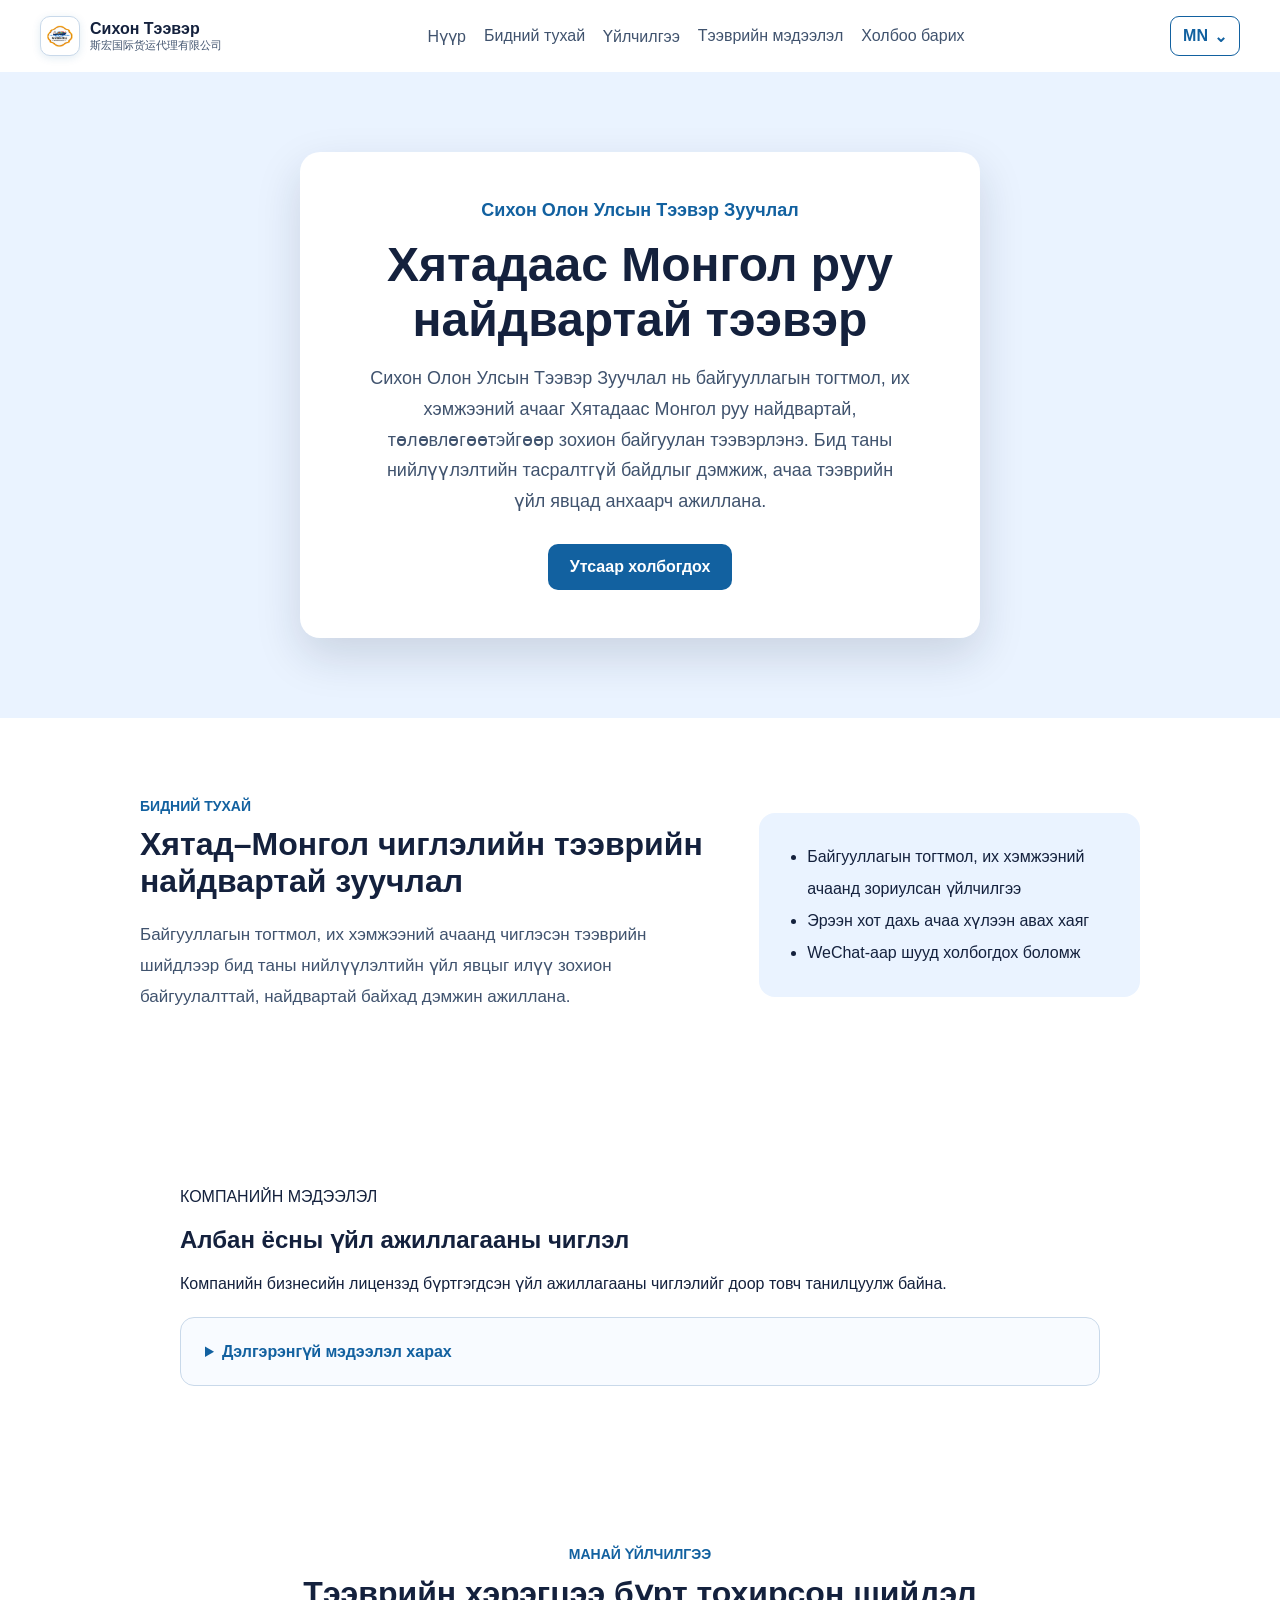
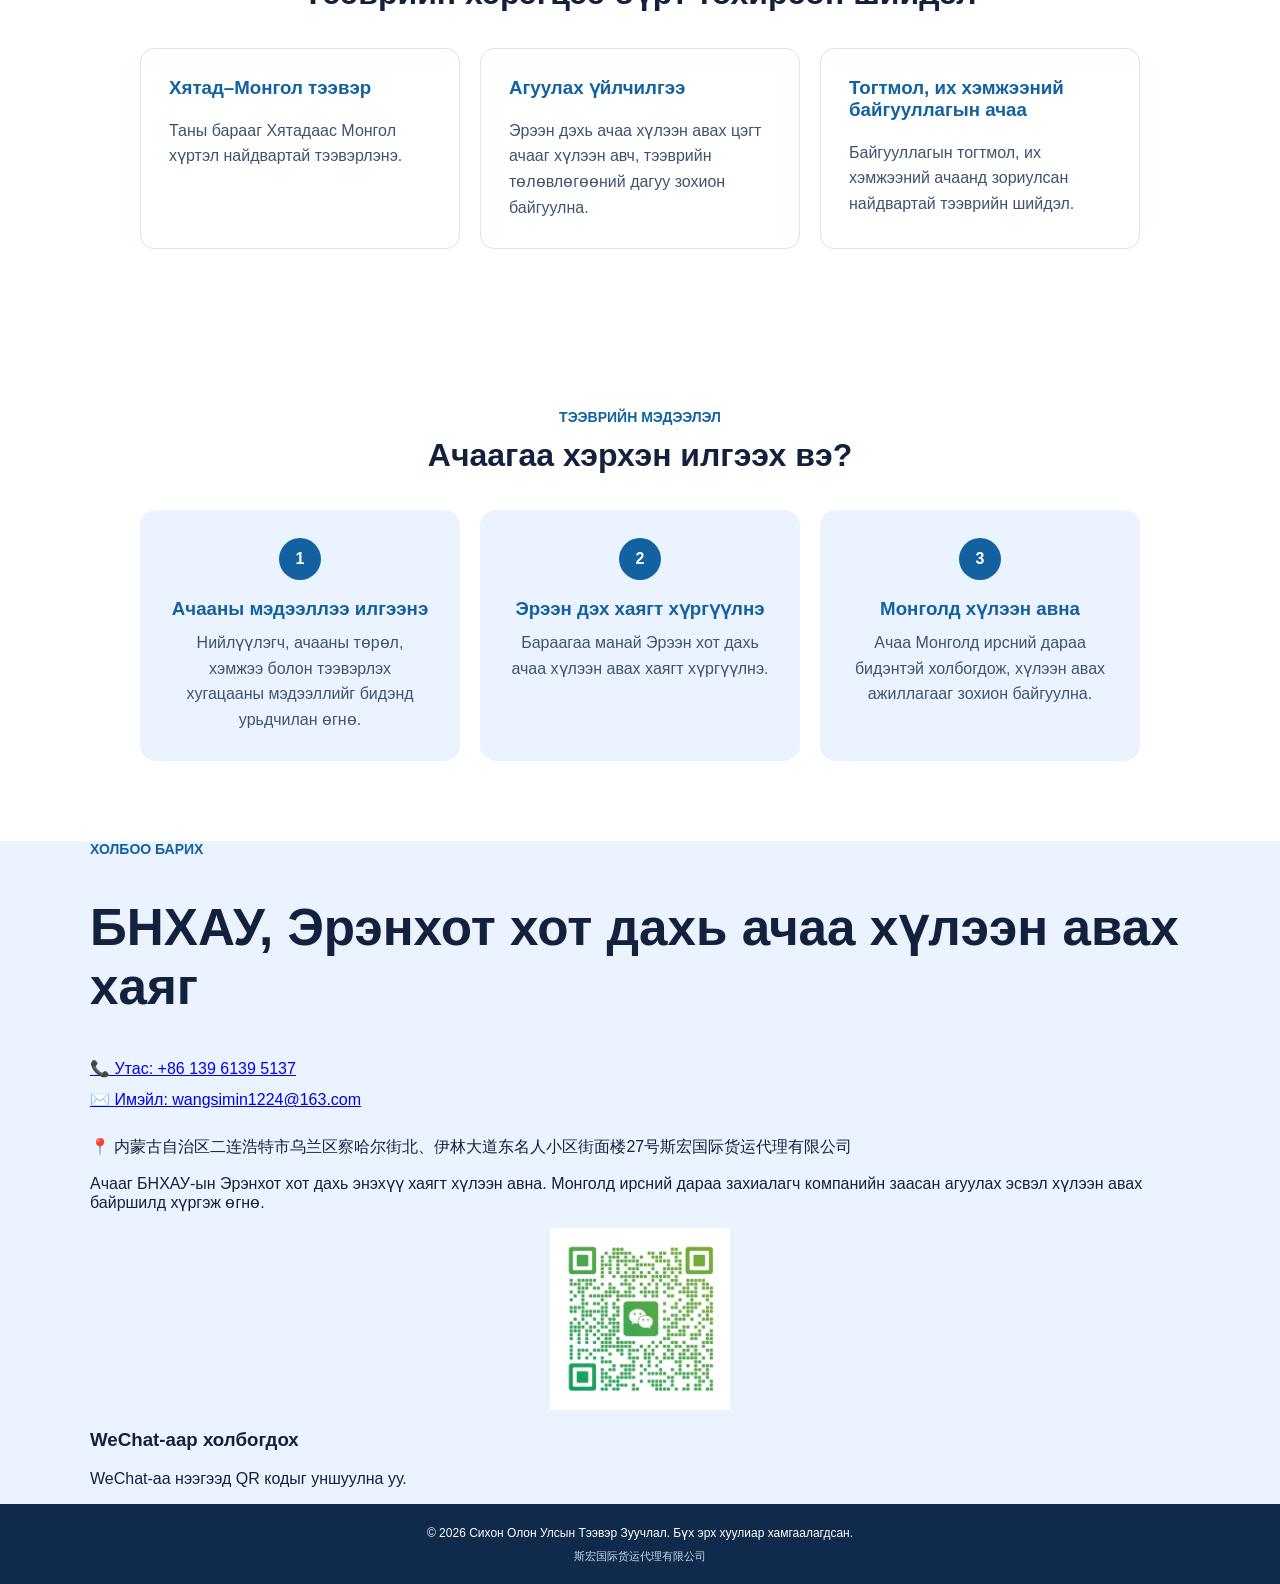
==== commit a8d88a76: "Add official business scope section" ====
--- a/index.html
+++ b/index.html
@@ -84,6 +84,36 @@
     </ul>
   </div>
 </section>
+<section id="legal-scope" class="legal-scope-section">
+  <div class="legal-scope-card">
+    <p class="eyebrow">КОМПАНИЙН МЭДЭЭЛЭЛ</p>
+    <h2>Албан ёсны үйл ажиллагааны чиглэл</h2>
+
+    <p>
+      Компанийн бизнесийн лицензэд бүртгэгдсэн үйл ажиллагааны чиглэлийг доор товч танилцуулж байна.
+    </p>
+
+    <details class="legal-scope-details">
+      <summary>Дэлгэрэнгүй мэдээлэл харах</summary>
+
+      <h3>Ерөнхий үйл ажиллагаа</h3>
+      <ul>
+        <li>Олон улсын хуурай замын ачаа тээврийн зуучлал</li>
+        <li>Гаалийн мэдүүлэг болон бараа шалгалтын үйлчилгээ</li>
+        <li>Мэдээлэл, зөвлөх үйлчилгээ</li>
+        <li>Дотоодын ачаа тээвэр, худалдааны зуучлал</li>
+        <li>Ачилт, буулгалт, зөөвөрлөлт</li>
+        <li>Дотоодын чингэлэгт ачаа тээврийн зуучлал</li>
+        <li>Ердийн барааны агуулахын үйлчилгээ</li>
+      </ul>
+
+      <h3>Зөвшөөрөлтэй үйл ажиллагаа</h3>
+      <p>
+        Аюултай бараа оруулахгүй авто замын ачаа тээвэр. Холбогдох байгууллагын зөвшөөрөл, баримт бичгийн хүрээнд хэрэгжүүлнэ.
+      </p>
+    </details>
+  </div>
+</section>
     <section id="services" class="services-section">
   <p class="section-label">МАНАЙ ҮЙЛЧИЛГЭЭ</p>
   <h2>Тээврийн хэрэгцээ бүрт тохирсон шийдэл</h2>
--- a/style.css
+++ b/style.css
@@ -831,4 +831,47 @@
     justify-content: flex-end;
     width: 100% !important;
   }
+}.legal-scope-section {
+  padding: 80px 24px;
+  background: #ffffff;
+}
+
+.legal-scope-card {
+  width: min(100%, 920px);
+  margin: 0 auto;
+}
+
+.legal-scope-details {
+  margin-top: 24px;
+  padding: 20px 24px;
+  border: 1px solid #c9d9ea;
+  border-radius: 14px;
+  background: #f8fbff;
+  color: #40536e;
+  line-height: 1.7;
+}
+
+.legal-scope-details summary {
+  color: #1261a0;
+  font-weight: 700;
+  cursor: pointer;
+}
+
+.legal-scope-details h3 {
+  margin: 24px 0 8px;
+  color: #14213d;
+}
+
+.legal-scope-details li {
+  margin: 8px 0;
+}
+
+@media (max-width: 600px) {
+  .legal-scope-section {
+    padding: 56px 16px;
+  }
+
+  .legal-scope-details {
+    padding: 18px;
+  }
 }
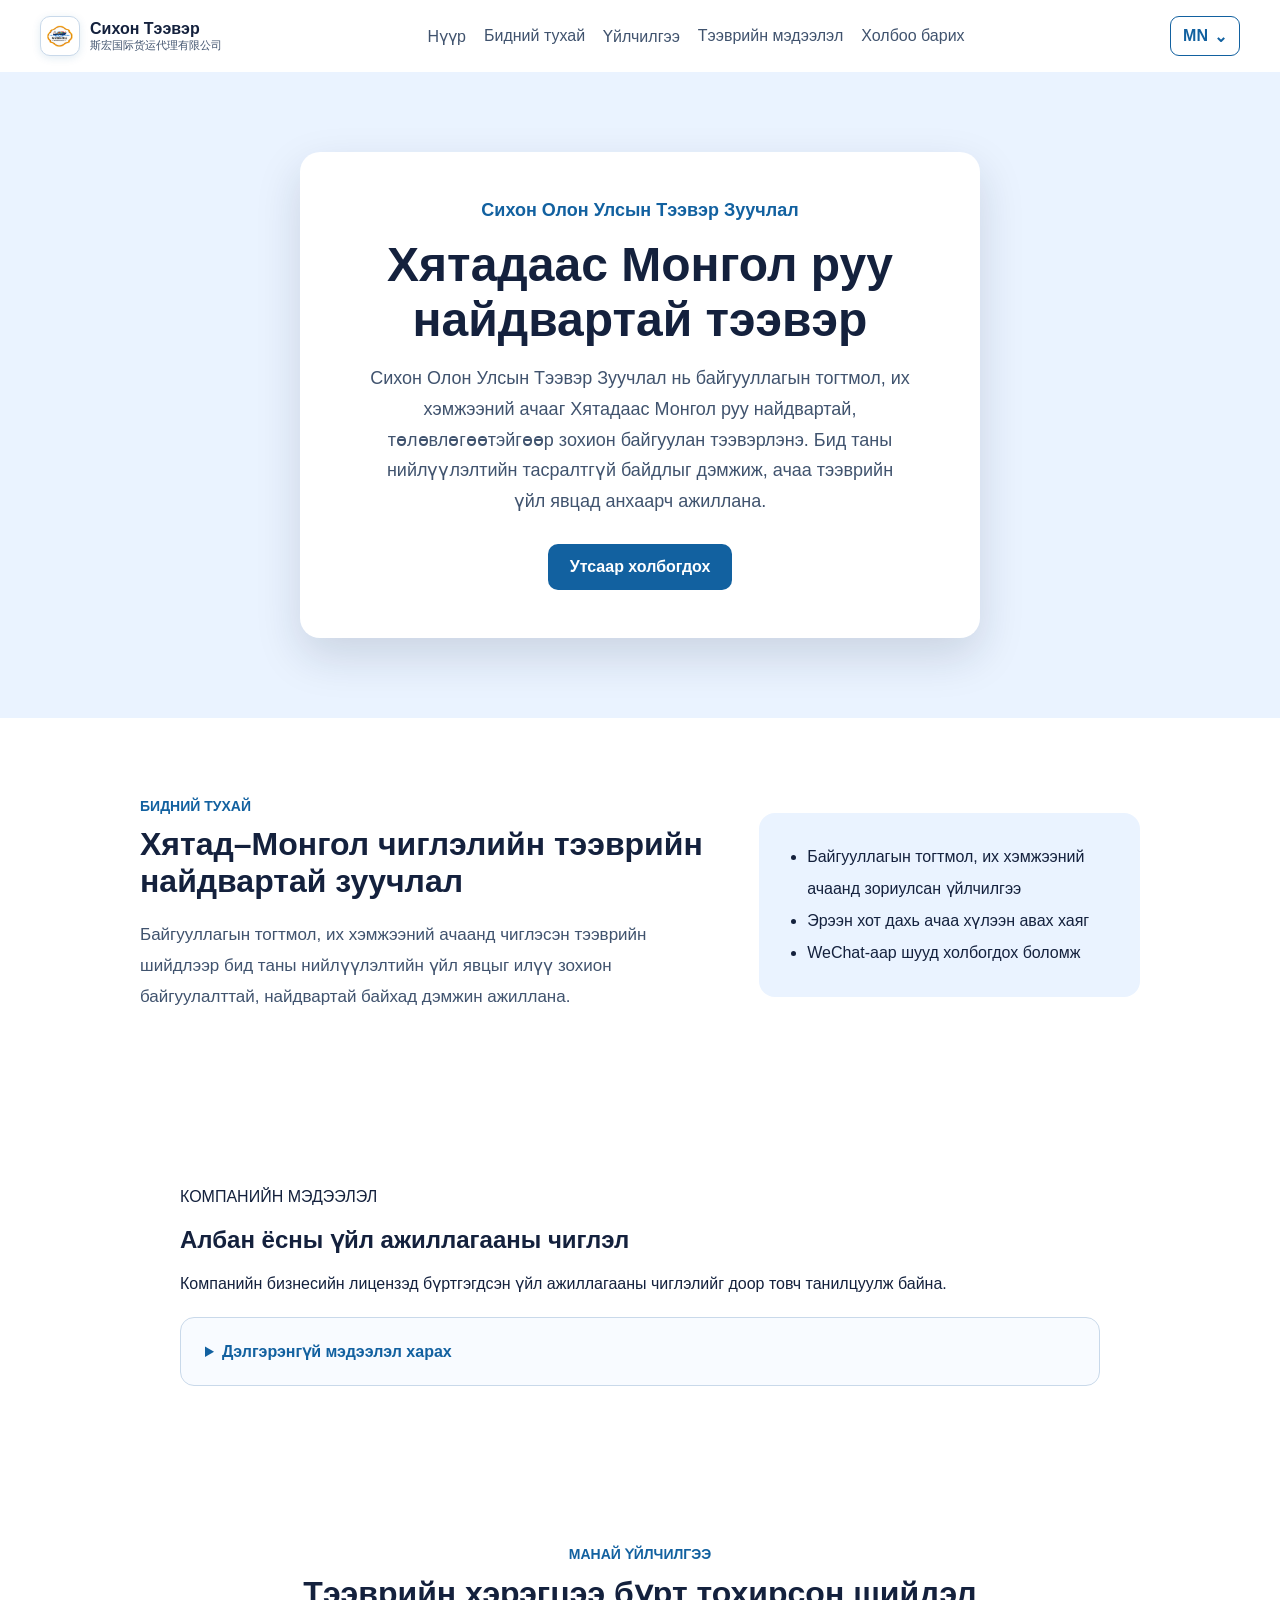
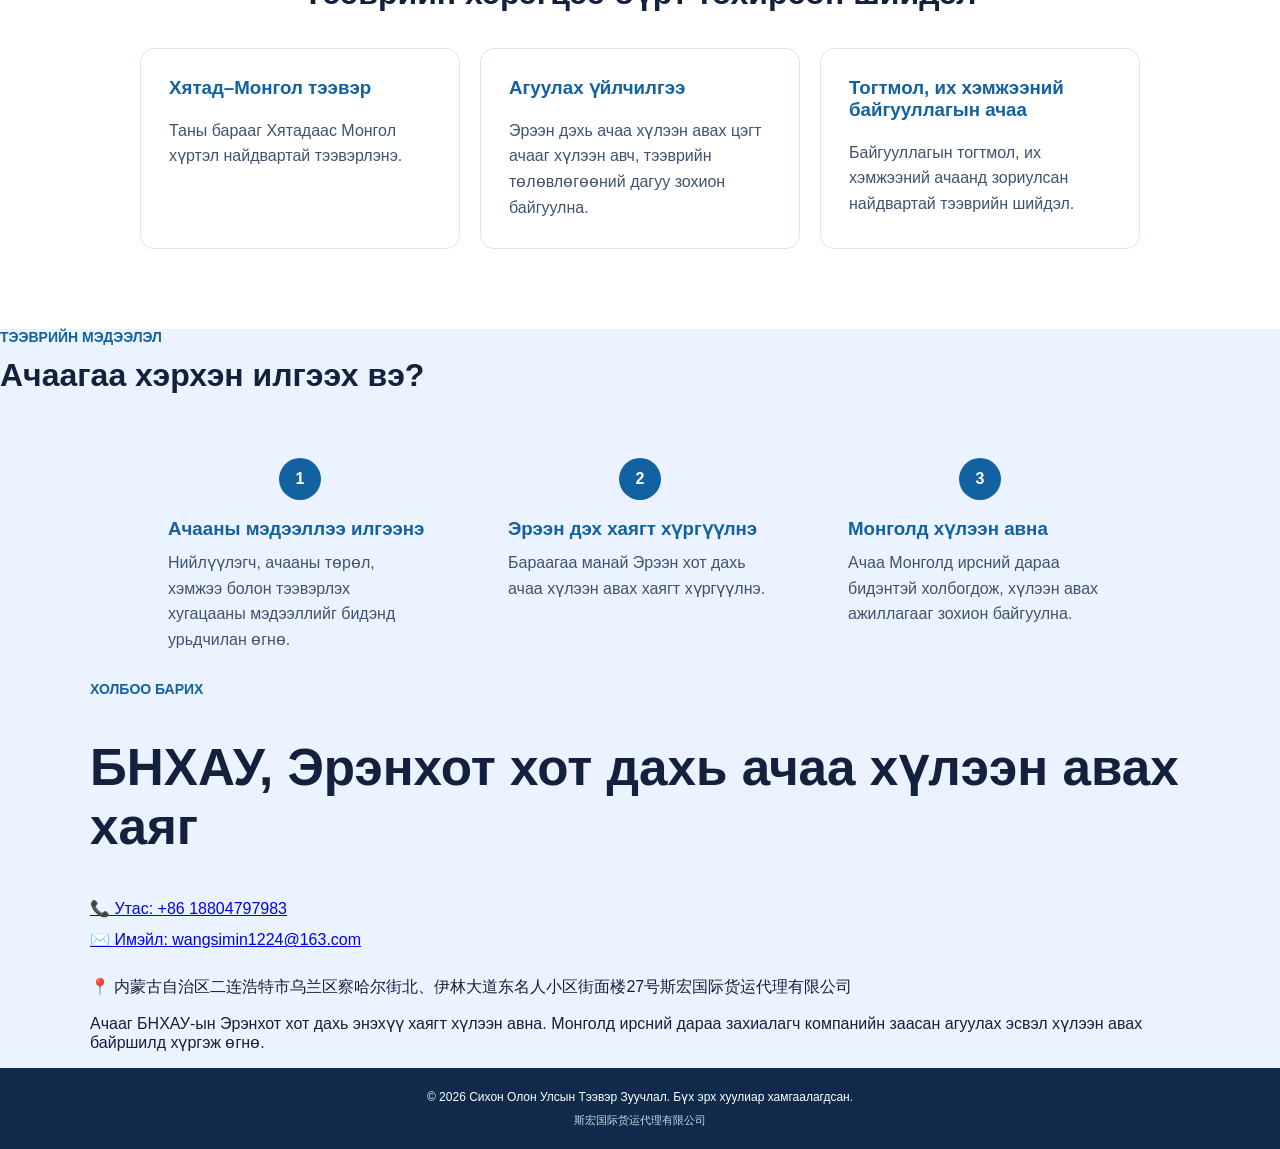
==== commit 9a5014e9: "Remove QR contact section and update phone number" ====
--- a/index.html
+++ b/index.html
@@ -63,7 +63,7 @@
   ачаа тээврийн үйл явцад анхаарч ажиллана.
       </p>
 
-      <a class="contact-button" href="tel:+8613961395137">
+      <a class="contact-button" href="tel:+86 18804797983">
         Утсаар холбогдох
       </a>
     </main> 
@@ -180,7 +180,7 @@
 
       <div class="contact-links">
         <a href="tel:+8613961395137">
-          📞 Утас: +86 139 6139 5137
+          📞 Утас: +86 18804797983
         </a>
 
         <a href="mailto:wangsimin1224@163.com">
@@ -194,15 +194,6 @@
 <p class="delivery-note">
   Ачааг БНХАУ-ын Эрэнхот хот дахь энэхүү хаягт хүлээн авна. Монголд ирсний дараа захиалагч компанийн заасан агуулах эсвэл хүлээн авах байршилд хүргэж өгнө.
 </p>
-    </div>
-
-    <div class="qr-card">
-      <img
-        src="images/wechat-company-qr.jpg"
-        alt="Сихон компанийн WeChat QR код"
-      />
-      <h3>WeChat-аар холбогдох</h3>
-      <p>WeChat-аа нээгээд QR кодыг уншуулна уу.</p>
     </div>
   </div>
 </section>
--- a/style.css
+++ b/style.css
@@ -239,14 +239,6 @@
   .contact-details h2 {
     font-size: 27px;
   }
-}.qr-card img {
-  display: block;
-  width: min(100%, 180px);
-  margin: 0 auto 18px;
-}.process-section {
-  padding: 80px 24px;
-  background: #ffffff;
-  text-align: center;
 }
 
 .process-section h2 {
@@ -426,10 +418,8 @@
     word-break: break-word;
   }
 
-  .qr-card {
-    justify-self: center;
-  }
-}
+}
+
 @media (max-width: 900px) {
   .site-header {
     flex-wrap: wrap;
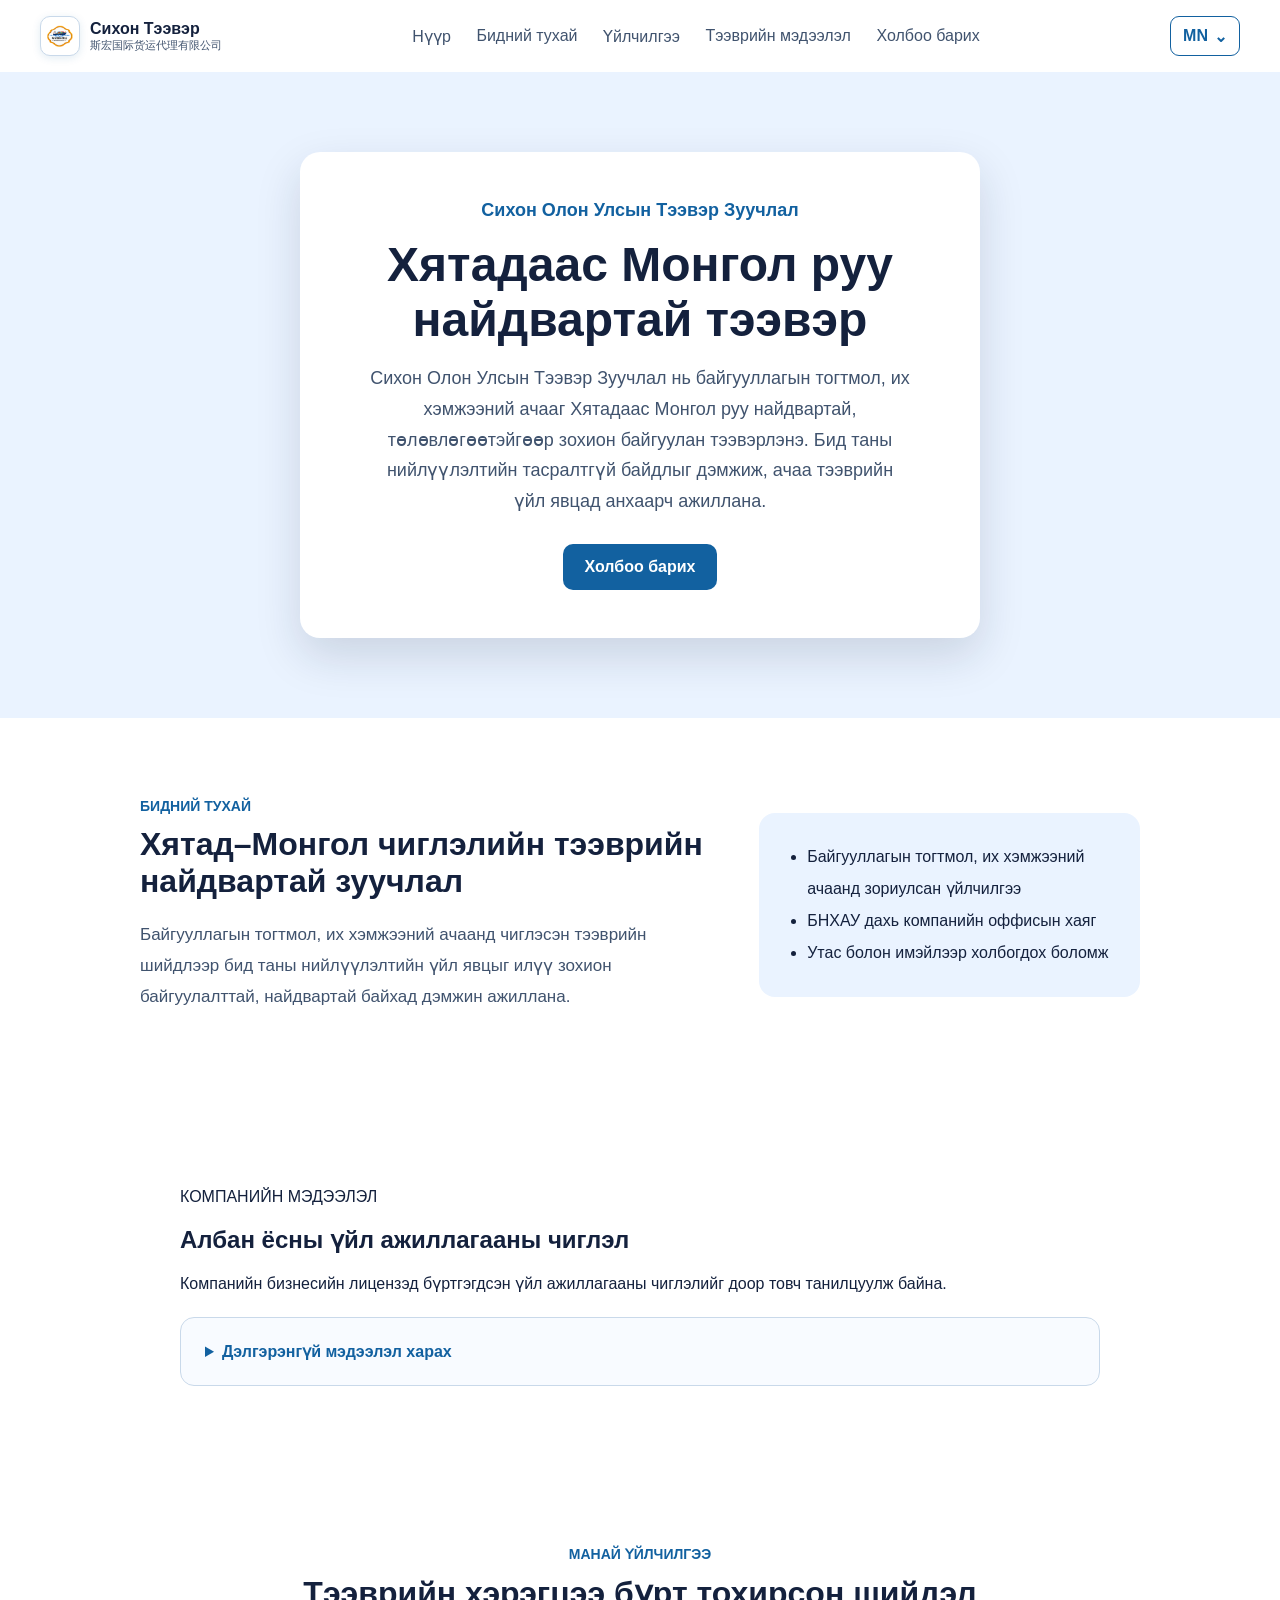
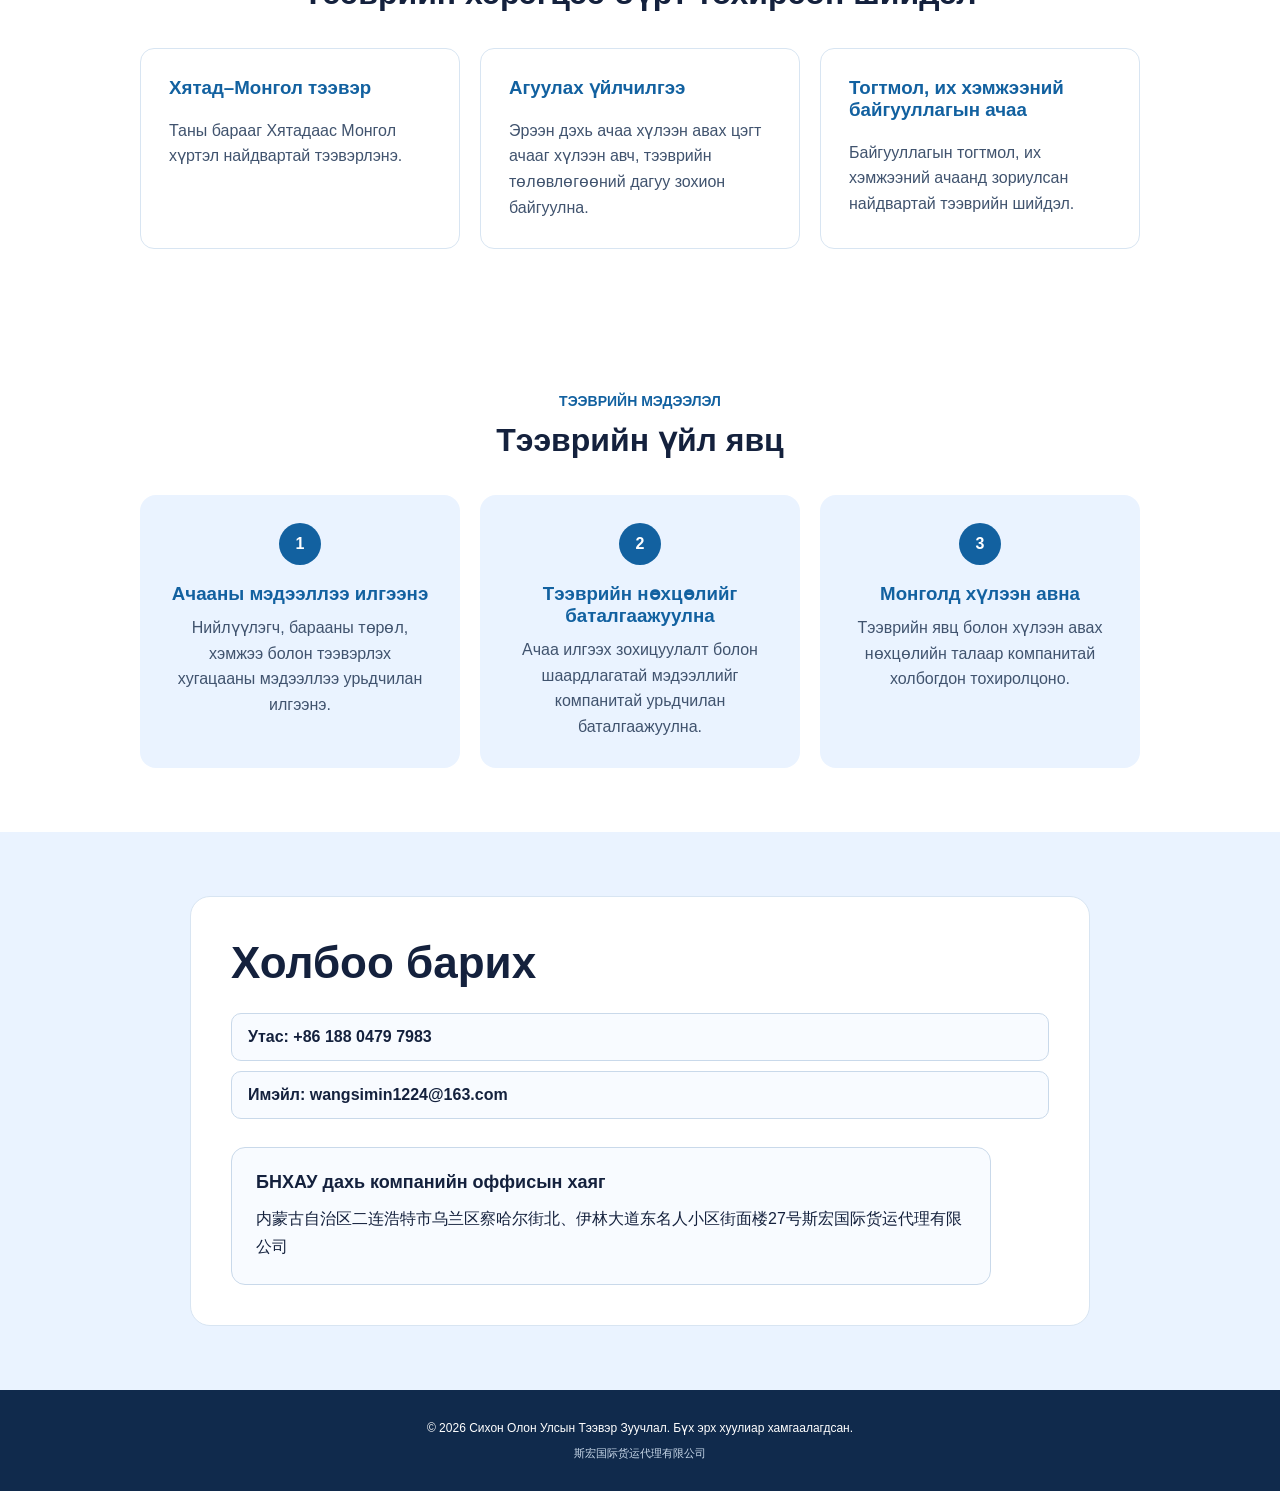
==== commit ae860a38: "Refine contact details and multilingual layout" ====
--- a/index.html
+++ b/index.html
@@ -63,9 +63,9 @@
   ачаа тээврийн үйл явцад анхаарч ажиллана.
       </p>
 
-      <a class="contact-button" href="tel:+86 18804797983">
-        Утсаар холбогдох
-      </a>
+     <a class="contact-button" href="#contact">
+  Холбоо барих
+</a> 
     </main> 
     <section id="about" class="about-section">
   <div class="about-content">
@@ -78,10 +78,10 @@
     </div>
 
     <ul class="about-list">
-      <li>Байгууллагын тогтмол, их хэмжээний ачаанд зориулсан үйлчилгээ</li>
-      <li>Эрээн хот дахь ачаа хүлээн авах хаяг</li>
-      <li>WeChat-аар шууд холбогдох боломж</li>
-    </ul>
+  <li>Байгууллагын тогтмол, их хэмжээний ачаанд зориулсан үйлчилгээ</li>
+  <li>БНХАУ дахь компанийн оффисын хаяг</li>
+  <li>Утас болон имэйлээр холбогдох боломж</li>
+</ul>
   </div>
 </section>
 <section id="legal-scope" class="legal-scope-section">
@@ -150,50 +150,45 @@
 </script>
 <section id="process" class="process-section">
   <p class="section-label">ТЭЭВРИЙН МЭДЭЭЛЭЛ</p>
-  <h2>Ачаагаа хэрхэн илгээх вэ?</h2>
+  <h2>Тээврийн үйл явц</h2>
 
   <div class="process-grid">
     <article class="process-card">
       <span>1</span>
       <h3>Ачааны мэдээллээ илгээнэ</h3>
-      <p>Нийлүүлэгч, ачааны төрөл, хэмжээ болон тээвэрлэх хугацааны мэдээллийг бидэнд урьдчилан өгнө.</p>
+      <p>Нийлүүлэгч, барааны төрөл, хэмжээ болон тээвэрлэх хугацааны мэдээллээ урьдчилан илгээнэ.</p>
     </article>
 
     <article class="process-card">
       <span>2</span>
-      <h3>Эрээн дэх хаягт хүргүүлнэ</h3>
-      <p>Бараагаа манай Эрээн хот дахь ачаа хүлээн авах хаягт хүргүүлнэ.</p>
+      <h3>Тээврийн нөхцөлийг баталгаажуулна</h3>
+      <p>Ачаа илгээх зохицуулалт болон шаардлагатай мэдээллийг компанитай урьдчилан баталгаажуулна.</p>
     </article>
 
     <article class="process-card">
       <span>3</span>
       <h3>Монголд хүлээн авна</h3>
-      <p>Ачаа Монголд ирсний дараа бидэнтэй холбогдож, хүлээн авах ажиллагааг зохион байгуулна.</p>
-    </article>
-  </div>
-</section>
+      <p>Тээврийн явц болон хүлээн авах нөхцөлийн талаар компанитай холбогдон тохиролцоно.</p>
+    </article>
+  </div>
+</section>
+
 <section id="contact" class="contact-section">
   <div class="contact-content">
-    <div class="contact-details">
-      <p class="section-label">ХОЛБОО БАРИХ</p>
-      <h2>БНХАУ, Эрэнхот хот дахь ачаа хүлээн авах хаяг</h2>
-
-      <div class="contact-links">
-        <a href="tel:+8613961395137">
-          📞 Утас: +86 18804797983
-        </a>
-
-        <a href="mailto:wangsimin1224@163.com">
-          ✉️ Имэйл: wangsimin1224@163.com
-        </a>
-      </div>
-     <p class="address-text">
-  📍 内蒙古自治区二连浩特市乌兰区察哈尔街北、伊林大道东名人小区街面楼27号斯宏国际货运代理有限公司
-</p>
-
-<p class="delivery-note">
-  Ачааг БНХАУ-ын Эрэнхот хот дахь энэхүү хаягт хүлээн авна. Монголд ирсний дараа захиалагч компанийн заасан агуулах эсвэл хүлээн авах байршилд хүргэж өгнө.
-</p>
+    <h2>Холбоо барих</h2>
+
+    <div class="contact-links">
+      <a href="tel:+8618804797983">Утас: +86 188 0479 7983</a>
+      <a href="mailto:wangsimin1224@163.com">
+        Имэйл: wangsimin1224@163.com
+      </a>
+    </div>
+
+    <div class="office-address">
+      <h3>БНХАУ дахь компанийн оффисын хаяг</h3>
+      <p class="address-text">
+        内蒙古自治区二连浩特市乌兰区察哈尔街北、伊林大道东名人小区街面楼27号斯宏国际货运代理有限公司
+      </p>
     </div>
   </div>
 </section>
--- a/style.css
+++ b/style.css
@@ -864,4 +864,162 @@
   .legal-scope-details {
     padding: 18px;
   }
+}.contact-details h2 {
+  max-width: 720px;
+  margin: 0 0 16px;
+  font-size: clamp(28px, 4vw, 44px);
+  line-height: 1.2;
+}
+
+.contact-intro {
+  max-width: 620px;
+  margin: 0 0 24px;
+  color: #40536e;
+  line-height: 1.6;
+}
+
+.office-address {
+  max-width: 760px;
+  margin-top: 28px;
+  padding-top: 24px;
+  border-top: 1px solid #c9d9ea;
+}
+
+.office-address h3 {
+  margin: 0 0 10px;
+  font-size: 18px;
+  color: #14213d;
+}
+
+.office-address .address-text {
+  margin: 0;
+  line-height: 1.7;
+}/* Процесс ба холбоо барих хэсгийн эцсийн загвар */
+.process-section {
+  padding: 64px 24px;
+  background: #ffffff;
+  text-align: center;
+}
+
+.contact-section {
+  padding: 64px 24px;
+  background: #eaf3ff;
+}
+
+.contact-content {
+  width: min(100%, 900px);
+  margin: 0 auto;
+  padding: 40px;
+  border: 1px solid #d8e5f2;
+  border-radius: 20px;
+  background: #ffffff;
+}
+
+.contact-content > h2 {
+  margin: 0 0 24px;
+  font-size: clamp(30px, 4vw, 44px);
+  line-height: 1.2;
+}
+
+.contact-links {
+  display: grid;
+  gap: 10px;
+  margin-bottom: 28px;
+}
+
+.contact-links a {
+  display: block;
+  width: 100%;
+  padding: 14px 16px;
+  border: 1px solid #c9d9ea;
+  border-radius: 10px;
+  color: #14213d;
+  background: #f8fbff;
+  font-weight: 600;
+  text-decoration: none;
+}
+
+.contact-links a:hover {
+  border-color: #1261a0;
+  color: #1261a0;
+  background: #eaf3ff;
+}
+
+.office-address {
+  margin-top: 0;
+  padding: 24px;
+  border: 1px solid #c9d9ea;
+  border-radius: 14px;
+  background: #f8fbff;
+}
+
+.office-address h3 {
+  margin: 0 0 12px;
+  font-size: 18px;
+}
+
+.office-address .address-text {
+  margin: 0;
+  line-height: 1.7;
+  overflow-wrap: anywhere;
+}
+
+.site-footer {
+  padding: 28px 20px;
+  line-height: 1.7;
+}
+
+@media (max-width: 600px) {
+  .process-section,
+  .contact-section {
+    padding: 48px 16px;
+  }
+
+  .contact-content {
+    padding: 28px 20px;
+    border-radius: 16px;
+  }
+
+  .contact-content > h2 {
+    font-size: 32px;
+  }
+
+  .office-address {
+    padding: 20px;
+  }
+}/* Desktop header-ийн жигд байрлал */
+@media (min-width: 901px) {
+  .site-header {
+    display: grid;
+    grid-template-columns: auto minmax(0, 1fr) auto;
+    align-items: center;
+    gap: 32px;
+    padding: 16px 40px;
+  }
+
+  .main-nav {
+    display: flex;
+    justify-content: center;
+    gap: clamp(16px, 2vw, 32px);
+    min-width: 0;
+  }
+
+  .main-nav a {
+    color: #40536e;
+    font-size: 16px;
+    text-decoration: none;
+    white-space: nowrap;
+  }
+
+  .main-nav a:hover {
+    color: #1261a0;
+  }
+
+  .languages {
+    margin-left: 0;
+  }
+
+  .language-menu summary {
+    height: 40px;
+  }
 }
